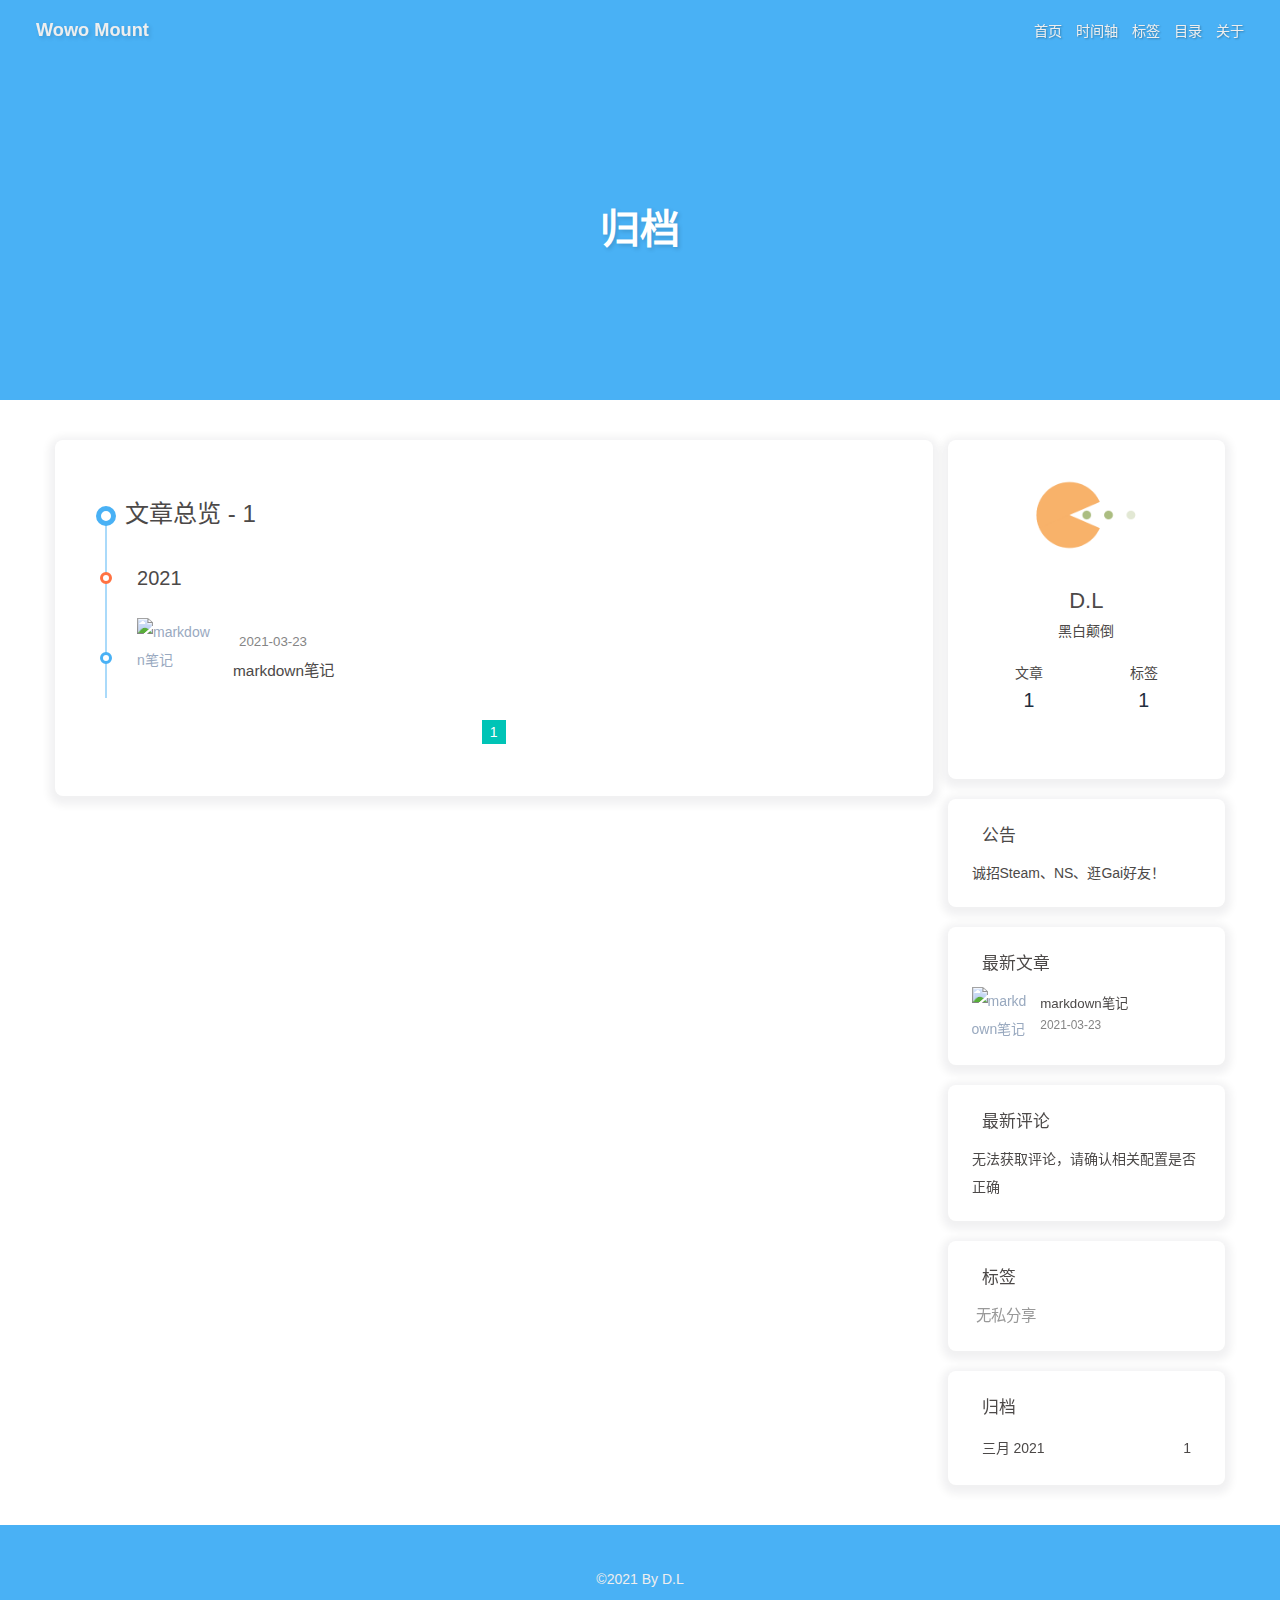
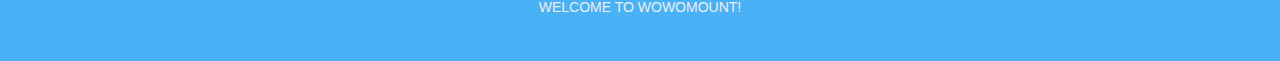
==== archives/index.html @ 37f7e621 "Site updated: 2021-03-24 22:20:36" ====
<!DOCTYPE html><html lang="zh-CN" data-theme="light"><head><meta charset="UTF-8"><meta http-equiv="X-UA-Compatible" content="IE=edge"><meta name="viewport" content="width=device-width,initial-scale=1"><title>归档 | Wowo Mount</title><meta name="keywords" content="Daydreamer"><meta name="author" content="D.L"><meta name="copyright" content="D.L"><meta name="format-detection" content="telephone=no"><meta name="theme-color" content="#ffffff"><meta name="description" content="黑白颠倒">
<meta property="og:type" content="website">
<meta property="og:title" content="Wowo Mount">
<meta property="og:url" content="http://wowomount.com/archives/index.html">
<meta property="og:site_name" content="Wowo Mount">
<meta property="og:description" content="黑白颠倒">
<meta property="og:locale" content="zh_CN">
<meta property="og:image" content="https://cdn.jsdelivr.net/gh/WowoMount/WowoMount.image.io@master/imgavatar.png">
<meta property="article:author" content="D.L">
<meta property="article:tag" content="Daydreamer">
<meta name="twitter:card" content="summary">
<meta name="twitter:image" content="https://cdn.jsdelivr.net/gh/WowoMount/WowoMount.image.io@master/imgavatar.png"><link rel="shortcut icon" href="https://cdn.jsdelivr.net/gh/WowoMount/WowoMount.image.io@master/imganimals_dragon_abstract_32px_543567_easyicon.net.png"><link rel="canonical" href="http://wowomount.com/archives/"><link rel="preconnect" href="//cdn.jsdelivr.net"/><link rel="preconnect" href="//busuanzi.ibruce.info"/><link rel="stylesheet" href="/css/index.css"><link rel="stylesheet" href="https://cdn.jsdelivr.net/npm/@fortawesome/fontawesome-free/css/all.min.css" media="print" onload="this.media='all'"><script>const GLOBAL_CONFIG = { 
  root: '/',
  algolia: undefined,
  localSearch: undefined,
  translate: undefined,
  noticeOutdate: undefined,
  highlight: {"plugin":"highlighjs","highlightCopy":true,"highlightLang":true,"highlightHeightLimit":false},
  copy: {
    success: '复制成功',
    error: '复制错误',
    noSupport: '浏览器不支持'
  },
  relativeDate: {
    homepage: true,
    post: false
  },
  runtime: '',
  date_suffix: {
    just: '刚刚',
    min: '分钟前',
    hour: '小时前',
    day: '天前',
    month: '个月前'
  },
  copyright: undefined,
  lightbox: 'fancybox',
  Snackbar: undefined,
  source: {
    jQuery: 'https://cdn.jsdelivr.net/npm/jquery@latest/dist/jquery.min.js',
    justifiedGallery: {
      js: 'https://cdn.jsdelivr.net/npm/justifiedGallery/dist/js/jquery.justifiedGallery.min.js',
      css: 'https://cdn.jsdelivr.net/npm/justifiedGallery/dist/css/justifiedGallery.min.css'
    },
    fancybox: {
      js: 'https://cdn.jsdelivr.net/npm/@fancyapps/fancybox@latest/dist/jquery.fancybox.min.js',
      css: 'https://cdn.jsdelivr.net/npm/@fancyapps/fancybox@latest/dist/jquery.fancybox.min.css'
    }
  },
  isPhotoFigcaption: false,
  islazyload: false,
  isanchor: false
}</script><script id="config-diff">var GLOBAL_CONFIG_SITE = { 
  isPost: false,
  isHome: false,
  isHighlightShrink: false,
  isToc: false,
  postUpdate: '2021-03-24 22:20:33'
}</script><noscript><style type="text/css">
  #nav {
    opacity: 1
  }
  .justified-gallery img {
    opacity: 1
  }

  #recent-posts time,
  #post-meta time {
    display: inline !important
  }
</style></noscript><script>(win=>{
    win.saveToLocal = {
      set: function setWithExpiry(key, value, ttl) {
        if (ttl === 0) return
        const now = new Date()
        const expiryDay = ttl * 86400000
        const item = {
          value: value,
          expiry: now.getTime() + expiryDay,
        }
        localStorage.setItem(key, JSON.stringify(item))
      },

      get: function getWithExpiry(key) {
        const itemStr = localStorage.getItem(key)

        if (!itemStr) {
          return undefined
        }
        const item = JSON.parse(itemStr)
        const now = new Date()

        if (now.getTime() > item.expiry) {
          localStorage.removeItem(key)
          return undefined
        }
        return item.value
      }
    }
  
    win.getScript = url => new Promise((resolve, reject) => {
      const script = document.createElement('script')
      script.src = url
      script.async = true
      script.onerror = reject
      script.onload = script.onreadystatechange = function() {
        const loadState = this.readyState
        if (loadState && loadState !== 'loaded' && loadState !== 'complete') return
        script.onload = script.onreadystatechange = null
        resolve()
      }
      document.head.appendChild(script)
    })
  
      win.activateDarkMode = function () {
        document.documentElement.setAttribute('data-theme', 'dark')
        if (document.querySelector('meta[name="theme-color"]') !== null) {
          document.querySelector('meta[name="theme-color"]').setAttribute('content', '#0d0d0d')
        }
      }
      win.activateLightMode = function () {
        document.documentElement.setAttribute('data-theme', 'light')
        if (document.querySelector('meta[name="theme-color"]') !== null) {
          document.querySelector('meta[name="theme-color"]').setAttribute('content', '#ffffff')
        }
      }
      const t = saveToLocal.get('theme')
    
          if (t === 'dark') activateDarkMode()
          else if (t === 'light') activateLightMode()
        
      const asideStatus = saveToLocal.get('aside-status')
      if (asideStatus !== undefined) {
        if (asideStatus === 'hide') {
          document.documentElement.classList.add('hide-aside')
        } else {
          document.documentElement.classList.remove('hide-aside')
        }
      }
    })(window)</script><meta name="generator" content="Hexo 5.4.0"></head><body><div id="sidebar"><div id="menu-mask"></div><div id="sidebar-menus"><div class="author-avatar"><img class="avatar-img" src="https://cdn.jsdelivr.net/gh/WowoMount/WowoMount.image.io@master/imgavatar.png" onerror="onerror=null;src='/img/friend_404.gif'" alt="avatar"/></div><div class="site-data"><div class="data-item is-center"><div class="data-item-link"><a href="/archives/"><div class="headline">文章</div><div class="length-num">1</div></a></div></div><div class="data-item is-center"><div class="data-item-link"><a href="/tags/"><div class="headline">标签</div><div class="length-num">1</div></a></div></div></div><hr/><div class="menus_items"><div class="menus_item"><a class="site-page" href="/"><i class="fa-fw fas fa-home"></i><span> 首页</span></a></div><div class="menus_item"><a class="site-page" href="/archives/"><i class="fa-fw fas fa-archive"></i><span> 时间轴</span></a></div><div class="menus_item"><a class="site-page" href="/tags/"><i class="fa-fw fas fa-tags"></i><span> 标签</span></a></div><div class="menus_item"><a class="site-page" href="/categories/"><i class="fa-fw fas fa-folder-open"></i><span> 目录</span></a></div><div class="menus_item"><a class="site-page" href="/about/"><i class="fa-fw fas fa-heart"></i><span> 关于</span></a></div></div></div></div><div class="page" id="body-wrap"><header class="not-home-page" id="page-header"><nav id="nav"><span id="blog_name"><a id="site-name" href="/">Wowo Mount</a></span><div id="menus"><div class="menus_items"><div class="menus_item"><a class="site-page" href="/"><i class="fa-fw fas fa-home"></i><span> 首页</span></a></div><div class="menus_item"><a class="site-page" href="/archives/"><i class="fa-fw fas fa-archive"></i><span> 时间轴</span></a></div><div class="menus_item"><a class="site-page" href="/tags/"><i class="fa-fw fas fa-tags"></i><span> 标签</span></a></div><div class="menus_item"><a class="site-page" href="/categories/"><i class="fa-fw fas fa-folder-open"></i><span> 目录</span></a></div><div class="menus_item"><a class="site-page" href="/about/"><i class="fa-fw fas fa-heart"></i><span> 关于</span></a></div></div><div id="toggle-menu"><a class="site-page"><i class="fas fa-bars fa-fw"></i></a></div></div></nav><div id="page-site-info"><h1 id="site-title">归档</h1></div></header><main class="layout" id="content-inner"><div id="archive"><div class="article-sort-title">文章总览 - 1</div><div class="article-sort"><div class="article-sort-item year">2021</div><div class="article-sort-item"><a class="article-sort-item-img" href="/2021/03/23/markdown%E7%AC%94%E8%AE%B0/" title="markdown笔记"><img src="https://cdn.jsdelivr.net/npm/butterfly-extsrc@1/img/default.jpg" alt="markdown笔记" onerror="this.onerror=null;this.src='/img/404.gif'"></a><div class="article-sort-item-info"><div class="article-sort-item-time"><i class="far fa-calendar-alt"></i><time class="post-meta-date-created" datetime="2021-03-22T16:00:00.000Z" title="发表于 2021-03-23 00:00:00">2021-03-23</time></div><a class="article-sort-item-title" href="/2021/03/23/markdown%E7%AC%94%E8%AE%B0/" title="markdown笔记">markdown笔记</a></div></div></div><nav id="pagination"><div class="pagination"><span class="page-number current">1</span></div></nav></div><div class="aside-content" id="aside-content"><div class="card-widget card-info"><div class="card-info-avatar is-center"><img class="avatar-img" src="https://cdn.jsdelivr.net/gh/WowoMount/WowoMount.image.io@master/imgavatar.png" onerror="this.onerror=null;this.src='/img/friend_404.gif'" alt="avatar"/><div class="author-info__name">D.L</div><div class="author-info__description">黑白颠倒</div></div><div class="card-info-data"><div class="card-info-data-item is-center"><a href="/archives/"><div class="headline">文章</div><div class="length-num">1</div></a></div><div class="card-info-data-item is-center"><a href="/tags/"><div class="headline">标签</div><div class="length-num">1</div></a></div></div><div class="card-info-social-icons is-center"><a class="social-icon" href="https://github.com/WowoMount" target="_blank" title="Github"><i class="fab fa-github"></i></a><a class="social-icon" href="/747853946@qq.com" target="_blank" title="Email"><i class="fas fa-envelope"></i></a></div></div><div class="card-widget card-announcement"><div class="item-headline"><i class="fas fa-bullhorn card-announcement-animation"></i><span>公告</span></div><div class="announcement_content">诚招Steam、NS、逛Gai好友！</div></div><div class="sticky_layout"><div class="card-widget card-recent-post"><div class="item-headline"><i class="fas fa-history"></i><span>最新文章</span></div><div class="aside-list"><div class="aside-list-item"><a class="thumbnail" href="/2021/03/23/markdown%E7%AC%94%E8%AE%B0/" title="markdown笔记"><img src="https://cdn.jsdelivr.net/npm/butterfly-extsrc@1/img/default.jpg" onerror="this.onerror=null;this.src='/img/404.gif'" alt="markdown笔记"/></a><div class="content"><a class="title" href="/2021/03/23/markdown%E7%AC%94%E8%AE%B0/" title="markdown笔记">markdown笔记</a><time datetime="2021-03-22T16:00:00.000Z" title="发表于 2021-03-23 00:00:00">2021-03-23</time></div></div></div></div><div class="card-widget" id="card-newest-comments"><div class="item-headline"><i class="fas fa-bolt"></i><span>最新评论</span></div><div class="aside-list"><span>正在加载中...</span></div></div><div class="card-widget card-tags"><div class="item-headline"><i class="fas fa-tags"></i><span>标签</span></div><div class="card-tag-cloud"><a href="/tags/%E6%97%A0%E7%A7%81%E5%88%86%E4%BA%AB/" style="font-size: 1.1em; color: #999">无私分享</a></div></div><div class="card-widget card-archives"><div class="item-headline"><i class="fas fa-archive"></i><span>归档</span></div><ul class="card-archive-list"><li class="card-archive-list-item"><a class="card-archive-list-link" href="/archives/2021/03/"><span class="card-archive-list-date">三月 2021</span><span class="card-archive-list-count">1</span></a></li></ul></div></div></div></main><footer id="footer"><div id="footer-wrap"><div class="copyright">&copy;2021 By D.L</div><div class="footer_custom_text">WELCOME TO WOWOMOUNT!</div></div></footer></div><div id="rightside"><div id="rightside-config-hide"><button id="darkmode" type="button" title="浅色和深色模式转换"><i class="fas fa-adjust"></i></button><button id="hide-aside-btn" type="button" title="单栏和双栏切换"><i class="fas fa-arrows-alt-h"></i></button></div><div id="rightside-config-show"><button id="rightside_config" type="button" title="设置"><i class="fas fa-cog fa-spin"></i></button><button id="go-up" type="button" title="回到顶部"><i class="fas fa-arrow-up"></i></button></div></div><div><script src="/js/utils.js"></script><script src="/js/main.js"></script><div class="js-pjax"></div><script src="https://cdn.jsdelivr.net/npm/blueimp-md5@2.17.0/js/md5.min.js"></script><script>window.addEventListener('load', () => {
  const changeContent = (content) => {
    if (content === '') return content

    content = content.replace(/<img.*?src="(.*?)"?[^\>]+>/ig, '[图片]') // replace image link
    content = content.replace(/<a[^>]+?href=["']?([^"']+)["']?[^>]*>([^<]+)<\/a>/gi, '[链接]') // replace url
    content = content.replace(/<pre><code>.*?<\/pre>/gi, '[代码]') // replace code
    content = content.replace(/<[^>]+>/g,"") // remove html tag

    if (content.length > 150) {
      content = content.substring(0,150) + '...'
    }
    return content
  }

  const getIcon = (icon, mail) => {
    if (icon) return icon
    let defaultIcon = '?d=monsterid'
    let iconUrl = `https://gravatar.loli.net/avatar/${md5(mail.toLowerCase()) + defaultIcon}`
    return iconUrl
  }

  const generateHtml = array => {
    let result = ''

    if (array.length) {
      for (let i = 0; i < array.length; i++) {
        result += '<div class=\'aside-list-item\'>'

        if (true) {
          const name = 'src'
          result += `<a href='${array[i].url}' class='thumbnail'><img ${name}='${array[i].avatar}' alt='${array[i].nick}'></a>`
        }

        result += `<div class='content'>
        <a class='comment' href='${array[i].url}'>${array[i].content}</a>
        <div class='name'><span>${array[i].nick} / </span><time datetime="${array[i].date}">${btf.diffDate(array[i].date, true)}</time></div>
        </div></div>`
      }
    } else {
      result += '没有评论'
    }

    let $dom = document.querySelector('#card-newest-comments .aside-list')
    $dom.innerHTML= result
    window.lazyLoadInstance && window.lazyLoadInstance.update()
    window.pjax && window.pjax.refresh($dom)
  }

  const getComment = () => {
    const serverURL = 'https://9eJMHca1.api.lncldglobal.com'

    var settings = {
      "method": "GET",
      "headers": {
        "X-LC-Id": '9eJMHca1601zSnCmzjX8wvi5-gzGzoHsz',
        "X-LC-Key": 'WA2hbkG7vcFrvM2I1PDVzYBf',
        "Content-Type": "application/json"
      },
    }

    fetch(`${serverURL}/1.1/classes/Comment?limit=6&order=-createdAt`,settings)
      .then(response => response.json())
      .then(data => {
        const valineArray = data.results.map(function (e) {
          return {
            'avatar': getIcon(e.QQAvatar, e.mail),
            'content': changeContent(e.comment),
            'nick': e.nick,
            'url': e.url + '#' + e.objectId,
            'date': e.updatedAt,
          }
        })
        saveToLocal.set('valine-newest-comments', JSON.stringify(valineArray), 10/(60*24))
        generateHtml(valineArray)
      }).catch(e => {
        const $dom = document.querySelector('#card-newest-comments .aside-list')
        $dom.innerHTML= "无法获取评论，请确认相关配置是否正确"
      }) 
  }

  const newestCommentInit = () => {
    if (document.querySelector('#card-newest-comments .aside-list')) {
      const data = saveToLocal.get('valine-newest-comments')
      if (data) {
        generateHtml(JSON.parse(data))
      } else {
        getComment()
      }
    }
  }

  newestCommentInit()
  document.addEventListener('pjax:complete', newestCommentInit)
})</script><canvas class="fireworks" mobile="false"></canvas><script src="https://cdn.jsdelivr.net/npm/butterfly-extsrc@1/dist/fireworks.min.js"></script><script async data-pjax src="//busuanzi.ibruce.info/busuanzi/2.3/busuanzi.pure.mini.js"></script></div></body></html>
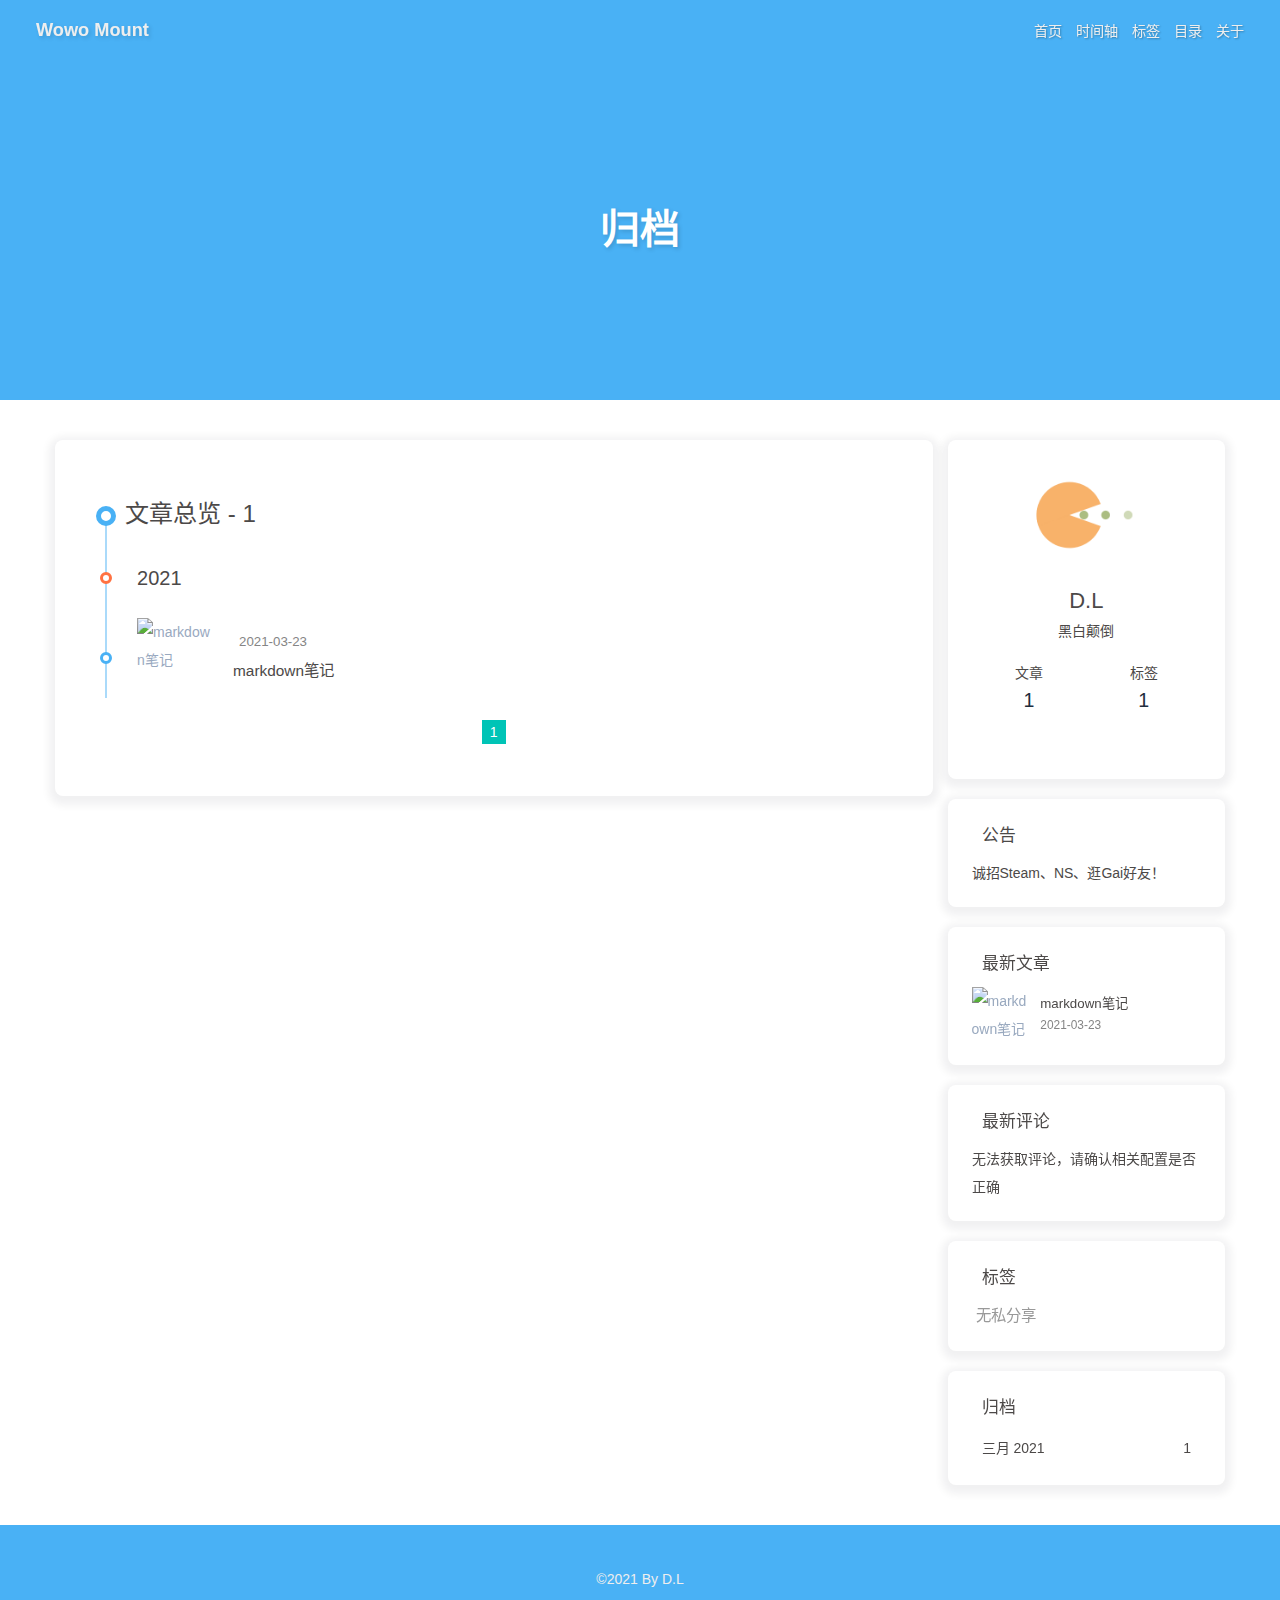
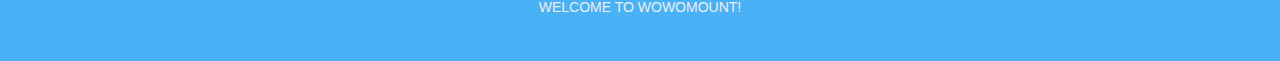
==== commit 2639de98: "Site updated: 2021-03-24 22:23:32" ====
--- a/archives/index.html
+++ b/archives/index.html
@@ -55,7 +55,7 @@
   isHome: false,
   isHighlightShrink: false,
   isToc: false,
-  postUpdate: '2021-03-24 22:20:33'
+  postUpdate: '2021-03-24 22:23:27'
 }</script><noscript><style type="text/css">
   #nav {
     opacity: 1
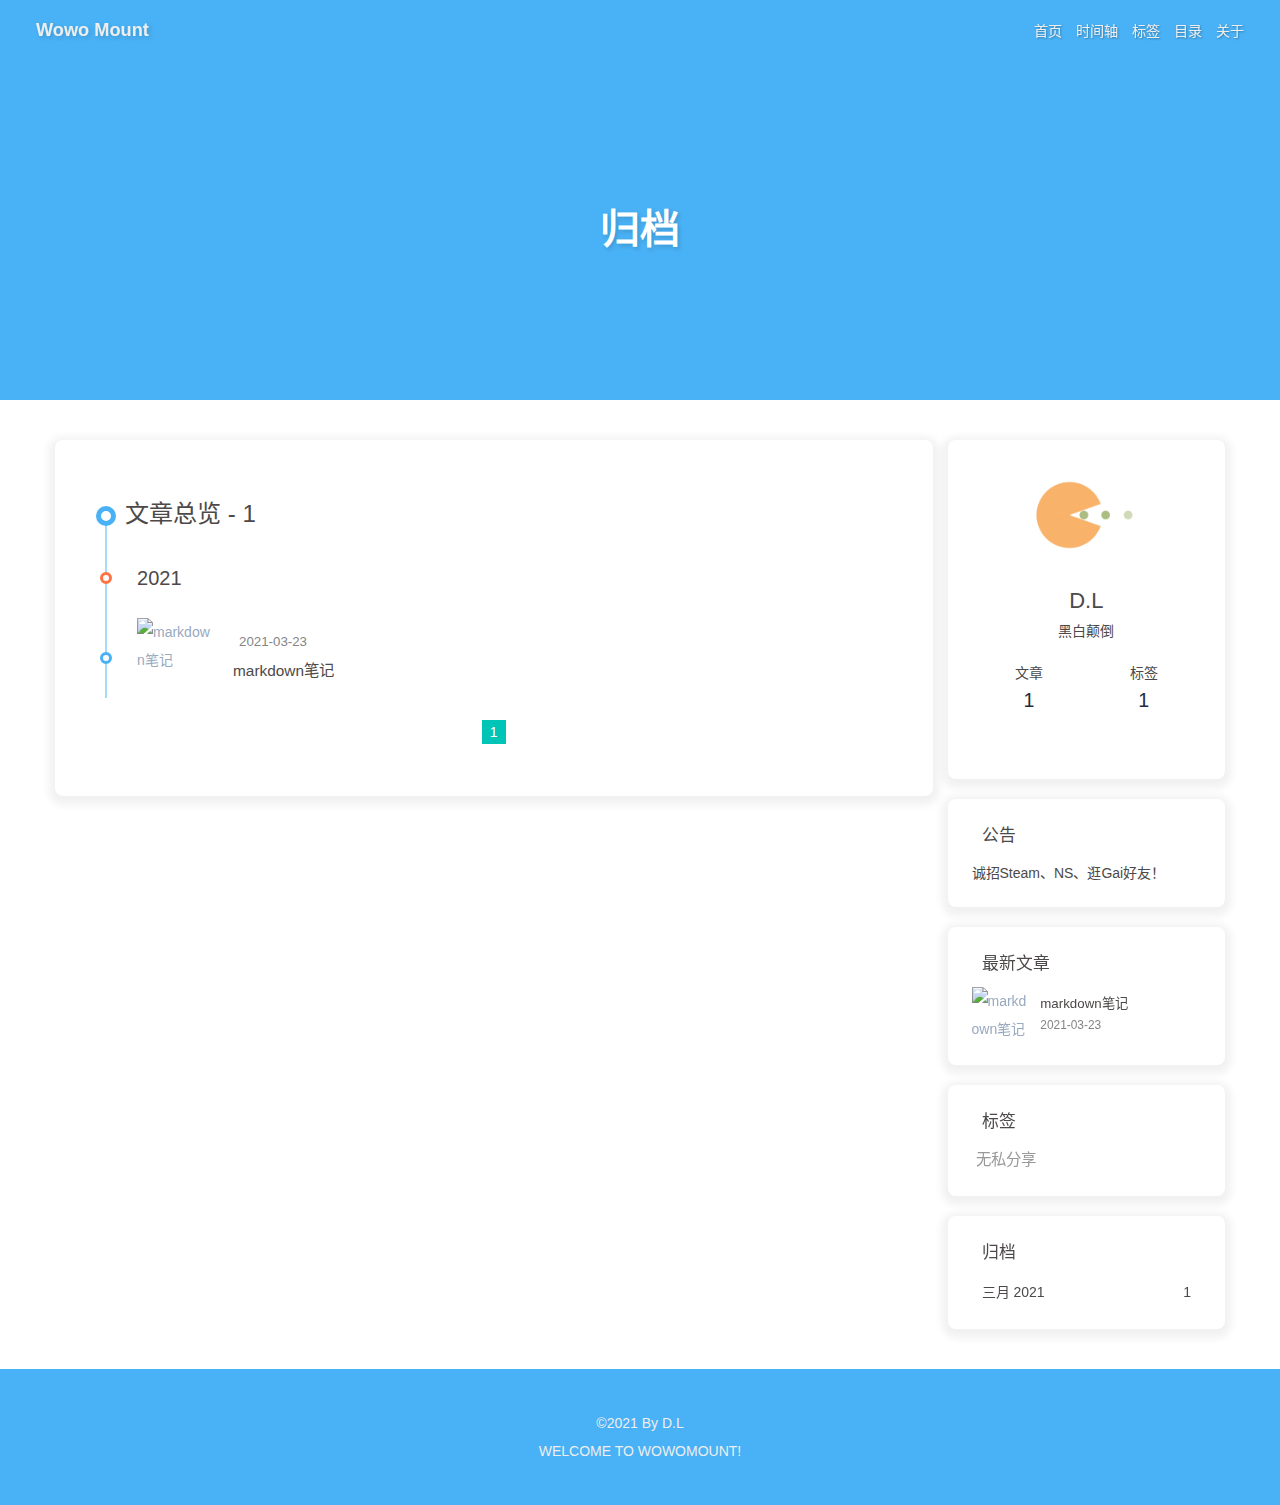
==== commit 0df653f1: "Site updated: 2021-03-24 22:24:42" ====
--- a/archives/index.html
+++ b/archives/index.html
@@ -55,7 +55,7 @@
   isHome: false,
   isHighlightShrink: false,
   isToc: false,
-  postUpdate: '2021-03-24 22:23:27'
+  postUpdate: '2021-03-24 22:24:42'
 }</script><noscript><style type="text/css">
   #nav {
     opacity: 1
@@ -137,98 +137,4 @@
           document.documentElement.classList.remove('hide-aside')
         }
       }
-    })(window)</script><meta name="generator" content="Hexo 5.4.0"></head><body><div id="sidebar"><div id="menu-mask"></div><div id="sidebar-menus"><div class="author-avatar"><img class="avatar-img" src="https://cdn.jsdelivr.net/gh/WowoMount/WowoMount.image.io@master/imgavatar.png" onerror="onerror=null;src='/img/friend_404.gif'" alt="avatar"/></div><div class="site-data"><div class="data-item is-center"><div class="data-item-link"><a href="/archives/"><div class="headline">文章</div><div class="length-num">1</div></a></div></div><div class="data-item is-center"><div class="data-item-link"><a href="/tags/"><div class="headline">标签</div><div class="length-num">1</div></a></div></div></div><hr/><div class="menus_items"><div class="menus_item"><a class="site-page" href="/"><i class="fa-fw fas fa-home"></i><span> 首页</span></a></div><div class="menus_item"><a class="site-page" href="/archives/"><i class="fa-fw fas fa-archive"></i><span> 时间轴</span></a></div><div class="menus_item"><a class="site-page" href="/tags/"><i class="fa-fw fas fa-tags"></i><span> 标签</span></a></div><div class="menus_item"><a class="site-page" href="/categories/"><i class="fa-fw fas fa-folder-open"></i><span> 目录</span></a></div><div class="menus_item"><a class="site-page" href="/about/"><i class="fa-fw fas fa-heart"></i><span> 关于</span></a></div></div></div></div><div class="page" id="body-wrap"><header class="not-home-page" id="page-header"><nav id="nav"><span id="blog_name"><a id="site-name" href="/">Wowo Mount</a></span><div id="menus"><div class="menus_items"><div class="menus_item"><a class="site-page" href="/"><i class="fa-fw fas fa-home"></i><span> 首页</span></a></div><div class="menus_item"><a class="site-page" href="/archives/"><i class="fa-fw fas fa-archive"></i><span> 时间轴</span></a></div><div class="menus_item"><a class="site-page" href="/tags/"><i class="fa-fw fas fa-tags"></i><span> 标签</span></a></div><div class="menus_item"><a class="site-page" href="/categories/"><i class="fa-fw fas fa-folder-open"></i><span> 目录</span></a></div><div class="menus_item"><a class="site-page" href="/about/"><i class="fa-fw fas fa-heart"></i><span> 关于</span></a></div></div><div id="toggle-menu"><a class="site-page"><i class="fas fa-bars fa-fw"></i></a></div></div></nav><div id="page-site-info"><h1 id="site-title">归档</h1></div></header><main class="layout" id="content-inner"><div id="archive"><div class="article-sort-title">文章总览 - 1</div><div class="article-sort"><div class="article-sort-item year">2021</div><div class="article-sort-item"><a class="article-sort-item-img" href="/2021/03/23/markdown%E7%AC%94%E8%AE%B0/" title="markdown笔记"><img src="https://cdn.jsdelivr.net/npm/butterfly-extsrc@1/img/default.jpg" alt="markdown笔记" onerror="this.onerror=null;this.src='/img/404.gif'"></a><div class="article-sort-item-info"><div class="article-sort-item-time"><i class="far fa-calendar-alt"></i><time class="post-meta-date-created" datetime="2021-03-22T16:00:00.000Z" title="发表于 2021-03-23 00:00:00">2021-03-23</time></div><a class="article-sort-item-title" href="/2021/03/23/markdown%E7%AC%94%E8%AE%B0/" title="markdown笔记">markdown笔记</a></div></div></div><nav id="pagination"><div class="pagination"><span class="page-number current">1</span></div></nav></div><div class="aside-content" id="aside-content"><div class="card-widget card-info"><div class="card-info-avatar is-center"><img class="avatar-img" src="https://cdn.jsdelivr.net/gh/WowoMount/WowoMount.image.io@master/imgavatar.png" onerror="this.onerror=null;this.src='/img/friend_404.gif'" alt="avatar"/><div class="author-info__name">D.L</div><div class="author-info__description">黑白颠倒</div></div><div class="card-info-data"><div class="card-info-data-item is-center"><a href="/archives/"><div class="headline">文章</div><div class="length-num">1</div></a></div><div class="card-info-data-item is-center"><a href="/tags/"><div class="headline">标签</div><div class="length-num">1</div></a></div></div><div class="card-info-social-icons is-center"><a class="social-icon" href="https://github.com/WowoMount" target="_blank" title="Github"><i class="fab fa-github"></i></a><a class="social-icon" href="/747853946@qq.com" target="_blank" title="Email"><i class="fas fa-envelope"></i></a></div></div><div class="card-widget card-announcement"><div class="item-headline"><i class="fas fa-bullhorn card-announcement-animation"></i><span>公告</span></div><div class="announcement_content">诚招Steam、NS、逛Gai好友！</div></div><div class="sticky_layout"><div class="card-widget card-recent-post"><div class="item-headline"><i class="fas fa-history"></i><span>最新文章</span></div><div class="aside-list"><div class="aside-list-item"><a class="thumbnail" href="/2021/03/23/markdown%E7%AC%94%E8%AE%B0/" title="markdown笔记"><img src="https://cdn.jsdelivr.net/npm/butterfly-extsrc@1/img/default.jpg" onerror="this.onerror=null;this.src='/img/404.gif'" alt="markdown笔记"/></a><div class="content"><a class="title" href="/2021/03/23/markdown%E7%AC%94%E8%AE%B0/" title="markdown笔记">markdown笔记</a><time datetime="2021-03-22T16:00:00.000Z" title="发表于 2021-03-23 00:00:00">2021-03-23</time></div></div></div></div><div class="card-widget" id="card-newest-comments"><div class="item-headline"><i class="fas fa-bolt"></i><span>最新评论</span></div><div class="aside-list"><span>正在加载中...</span></div></div><div class="card-widget card-tags"><div class="item-headline"><i class="fas fa-tags"></i><span>标签</span></div><div class="card-tag-cloud"><a href="/tags/%E6%97%A0%E7%A7%81%E5%88%86%E4%BA%AB/" style="font-size: 1.1em; color: #999">无私分享</a></div></div><div class="card-widget card-archives"><div class="item-headline"><i class="fas fa-archive"></i><span>归档</span></div><ul class="card-archive-list"><li class="card-archive-list-item"><a class="card-archive-list-link" href="/archives/2021/03/"><span class="card-archive-list-date">三月 2021</span><span class="card-archive-list-count">1</span></a></li></ul></div></div></div></main><footer id="footer"><div id="footer-wrap"><div class="copyright">&copy;2021 By D.L</div><div class="footer_custom_text">WELCOME TO WOWOMOUNT!</div></div></footer></div><div id="rightside"><div id="rightside-config-hide"><button id="darkmode" type="button" title="浅色和深色模式转换"><i class="fas fa-adjust"></i></button><button id="hide-aside-btn" type="button" title="单栏和双栏切换"><i class="fas fa-arrows-alt-h"></i></button></div><div id="rightside-config-show"><button id="rightside_config" type="button" title="设置"><i class="fas fa-cog fa-spin"></i></button><button id="go-up" type="button" title="回到顶部"><i class="fas fa-arrow-up"></i></button></div></div><div><script src="/js/utils.js"></script><script src="/js/main.js"></script><div class="js-pjax"></div><script src="https://cdn.jsdelivr.net/npm/blueimp-md5@2.17.0/js/md5.min.js"></script><script>window.addEventListener('load', () => {
-  const changeContent = (content) => {
-    if (content === '') return content
-
-    content = content.replace(/<img.*?src="(.*?)"?[^\>]+>/ig, '[图片]') // replace image link
-    content = content.replace(/<a[^>]+?href=["']?([^"']+)["']?[^>]*>([^<]+)<\/a>/gi, '[链接]') // replace url
-    content = content.replace(/<pre><code>.*?<\/pre>/gi, '[代码]') // replace code
-    content = content.replace(/<[^>]+>/g,"") // remove html tag
-
-    if (content.length > 150) {
-      content = content.substring(0,150) + '...'
-    }
-    return content
-  }
-
-  const getIcon = (icon, mail) => {
-    if (icon) return icon
-    let defaultIcon = '?d=monsterid'
-    let iconUrl = `https://gravatar.loli.net/avatar/${md5(mail.toLowerCase()) + defaultIcon}`
-    return iconUrl
-  }
-
-  const generateHtml = array => {
-    let result = ''
-
-    if (array.length) {
-      for (let i = 0; i < array.length; i++) {
-        result += '<div class=\'aside-list-item\'>'
-
-        if (true) {
-          const name = 'src'
-          result += `<a href='${array[i].url}' class='thumbnail'><img ${name}='${array[i].avatar}' alt='${array[i].nick}'></a>`
-        }
-
-        result += `<div class='content'>
-        <a class='comment' href='${array[i].url}'>${array[i].content}</a>
-        <div class='name'><span>${array[i].nick} / </span><time datetime="${array[i].date}">${btf.diffDate(array[i].date, true)}</time></div>
-        </div></div>`
-      }
-    } else {
-      result += '没有评论'
-    }
-
-    let $dom = document.querySelector('#card-newest-comments .aside-list')
-    $dom.innerHTML= result
-    window.lazyLoadInstance && window.lazyLoadInstance.update()
-    window.pjax && window.pjax.refresh($dom)
-  }
-
-  const getComment = () => {
-    const serverURL = 'https://9eJMHca1.api.lncldglobal.com'
-
-    var settings = {
-      "method": "GET",
-      "headers": {
-        "X-LC-Id": '9eJMHca1601zSnCmzjX8wvi5-gzGzoHsz',
-        "X-LC-Key": 'WA2hbkG7vcFrvM2I1PDVzYBf',
-        "Content-Type": "application/json"
-      },
-    }
-
-    fetch(`${serverURL}/1.1/classes/Comment?limit=6&order=-createdAt`,settings)
-      .then(response => response.json())
-      .then(data => {
-        const valineArray = data.results.map(function (e) {
-          return {
-            'avatar': getIcon(e.QQAvatar, e.mail),
-            'content': changeContent(e.comment),
-            'nick': e.nick,
-            'url': e.url + '#' + e.objectId,
-            'date': e.updatedAt,
-          }
-        })
-        saveToLocal.set('valine-newest-comments', JSON.stringify(valineArray), 10/(60*24))
-        generateHtml(valineArray)
-      }).catch(e => {
-        const $dom = document.querySelector('#card-newest-comments .aside-list')
-        $dom.innerHTML= "无法获取评论，请确认相关配置是否正确"
-      }) 
-  }
-
-  const newestCommentInit = () => {
-    if (document.querySelector('#card-newest-comments .aside-list')) {
-      const data = saveToLocal.get('valine-newest-comments')
-      if (data) {
-        generateHtml(JSON.parse(data))
-      } else {
-        getComment()
-      }
-    }
-  }
-
-  newestCommentInit()
-  document.addEventListener('pjax:complete', newestCommentInit)
-})</script><canvas class="fireworks" mobile="false"></canvas><script src="https://cdn.jsdelivr.net/npm/butterfly-extsrc@1/dist/fireworks.min.js"></script><script async data-pjax src="//busuanzi.ibruce.info/busuanzi/2.3/busuanzi.pure.mini.js"></script></div></body></html>+    })(window)</script><meta name="generator" content="Hexo 5.4.0"></head><body><div id="sidebar"><div id="menu-mask"></div><div id="sidebar-menus"><div class="author-avatar"><img class="avatar-img" src="https://cdn.jsdelivr.net/gh/WowoMount/WowoMount.image.io@master/imgavatar.png" onerror="onerror=null;src='/img/friend_404.gif'" alt="avatar"/></div><div class="site-data"><div class="data-item is-center"><div class="data-item-link"><a href="/archives/"><div class="headline">文章</div><div class="length-num">1</div></a></div></div><div class="data-item is-center"><div class="data-item-link"><a href="/tags/"><div class="headline">标签</div><div class="length-num">1</div></a></div></div></div><hr/><div class="menus_items"><div class="menus_item"><a class="site-page" href="/"><i class="fa-fw fas fa-home"></i><span> 首页</span></a></div><div class="menus_item"><a class="site-page" href="/archives/"><i class="fa-fw fas fa-archive"></i><span> 时间轴</span></a></div><div class="menus_item"><a class="site-page" href="/tags/"><i class="fa-fw fas fa-tags"></i><span> 标签</span></a></div><div class="menus_item"><a class="site-page" href="/categories/"><i class="fa-fw fas fa-folder-open"></i><span> 目录</span></a></div><div class="menus_item"><a class="site-page" href="/about/"><i class="fa-fw fas fa-heart"></i><span> 关于</span></a></div></div></div></div><div class="page" id="body-wrap"><header class="not-home-page" id="page-header"><nav id="nav"><span id="blog_name"><a id="site-name" href="/">Wowo Mount</a></span><div id="menus"><div class="menus_items"><div class="menus_item"><a class="site-page" href="/"><i class="fa-fw fas fa-home"></i><span> 首页</span></a></div><div class="menus_item"><a class="site-page" href="/archives/"><i class="fa-fw fas fa-archive"></i><span> 时间轴</span></a></div><div class="menus_item"><a class="site-page" href="/tags/"><i class="fa-fw fas fa-tags"></i><span> 标签</span></a></div><div class="menus_item"><a class="site-page" href="/categories/"><i class="fa-fw fas fa-folder-open"></i><span> 目录</span></a></div><div class="menus_item"><a class="site-page" href="/about/"><i class="fa-fw fas fa-heart"></i><span> 关于</span></a></div></div><div id="toggle-menu"><a class="site-page"><i class="fas fa-bars fa-fw"></i></a></div></div></nav><div id="page-site-info"><h1 id="site-title">归档</h1></div></header><main class="layout" id="content-inner"><div id="archive"><div class="article-sort-title">文章总览 - 1</div><div class="article-sort"><div class="article-sort-item year">2021</div><div class="article-sort-item"><a class="article-sort-item-img" href="/2021/03/23/markdown%E7%AC%94%E8%AE%B0/" title="markdown笔记"><img src="https://cdn.jsdelivr.net/npm/butterfly-extsrc@1/img/default.jpg" alt="markdown笔记" onerror="this.onerror=null;this.src='/img/404.gif'"></a><div class="article-sort-item-info"><div class="article-sort-item-time"><i class="far fa-calendar-alt"></i><time class="post-meta-date-created" datetime="2021-03-22T16:00:00.000Z" title="发表于 2021-03-23 00:00:00">2021-03-23</time></div><a class="article-sort-item-title" href="/2021/03/23/markdown%E7%AC%94%E8%AE%B0/" title="markdown笔记">markdown笔记</a></div></div></div><nav id="pagination"><div class="pagination"><span class="page-number current">1</span></div></nav></div><div class="aside-content" id="aside-content"><div class="card-widget card-info"><div class="card-info-avatar is-center"><img class="avatar-img" src="https://cdn.jsdelivr.net/gh/WowoMount/WowoMount.image.io@master/imgavatar.png" onerror="this.onerror=null;this.src='/img/friend_404.gif'" alt="avatar"/><div class="author-info__name">D.L</div><div class="author-info__description">黑白颠倒</div></div><div class="card-info-data"><div class="card-info-data-item is-center"><a href="/archives/"><div class="headline">文章</div><div class="length-num">1</div></a></div><div class="card-info-data-item is-center"><a href="/tags/"><div class="headline">标签</div><div class="length-num">1</div></a></div></div><div class="card-info-social-icons is-center"><a class="social-icon" href="https://github.com/WowoMount" target="_blank" title="Github"><i class="fab fa-github"></i></a><a class="social-icon" href="/747853946@qq.com" target="_blank" title="Email"><i class="fas fa-envelope"></i></a></div></div><div class="card-widget card-announcement"><div class="item-headline"><i class="fas fa-bullhorn card-announcement-animation"></i><span>公告</span></div><div class="announcement_content">诚招Steam、NS、逛Gai好友！</div></div><div class="sticky_layout"><div class="card-widget card-recent-post"><div class="item-headline"><i class="fas fa-history"></i><span>最新文章</span></div><div class="aside-list"><div class="aside-list-item"><a class="thumbnail" href="/2021/03/23/markdown%E7%AC%94%E8%AE%B0/" title="markdown笔记"><img src="https://cdn.jsdelivr.net/npm/butterfly-extsrc@1/img/default.jpg" onerror="this.onerror=null;this.src='/img/404.gif'" alt="markdown笔记"/></a><div class="content"><a class="title" href="/2021/03/23/markdown%E7%AC%94%E8%AE%B0/" title="markdown笔记">markdown笔记</a><time datetime="2021-03-22T16:00:00.000Z" title="发表于 2021-03-23 00:00:00">2021-03-23</time></div></div></div></div><div class="card-widget card-tags"><div class="item-headline"><i class="fas fa-tags"></i><span>标签</span></div><div class="card-tag-cloud"><a href="/tags/%E6%97%A0%E7%A7%81%E5%88%86%E4%BA%AB/" style="font-size: 1.1em; color: #999">无私分享</a></div></div><div class="card-widget card-archives"><div class="item-headline"><i class="fas fa-archive"></i><span>归档</span></div><ul class="card-archive-list"><li class="card-archive-list-item"><a class="card-archive-list-link" href="/archives/2021/03/"><span class="card-archive-list-date">三月 2021</span><span class="card-archive-list-count">1</span></a></li></ul></div></div></div></main><footer id="footer"><div id="footer-wrap"><div class="copyright">&copy;2021 By D.L</div><div class="footer_custom_text">WELCOME TO WOWOMOUNT!</div></div></footer></div><div id="rightside"><div id="rightside-config-hide"><button id="darkmode" type="button" title="浅色和深色模式转换"><i class="fas fa-adjust"></i></button><button id="hide-aside-btn" type="button" title="单栏和双栏切换"><i class="fas fa-arrows-alt-h"></i></button></div><div id="rightside-config-show"><button id="rightside_config" type="button" title="设置"><i class="fas fa-cog fa-spin"></i></button><button id="go-up" type="button" title="回到顶部"><i class="fas fa-arrow-up"></i></button></div></div><div><script src="/js/utils.js"></script><script src="/js/main.js"></script><div class="js-pjax"></div><canvas class="fireworks" mobile="false"></canvas><script src="https://cdn.jsdelivr.net/npm/butterfly-extsrc@1/dist/fireworks.min.js"></script><script async data-pjax src="//busuanzi.ibruce.info/busuanzi/2.3/busuanzi.pure.mini.js"></script></div></body></html>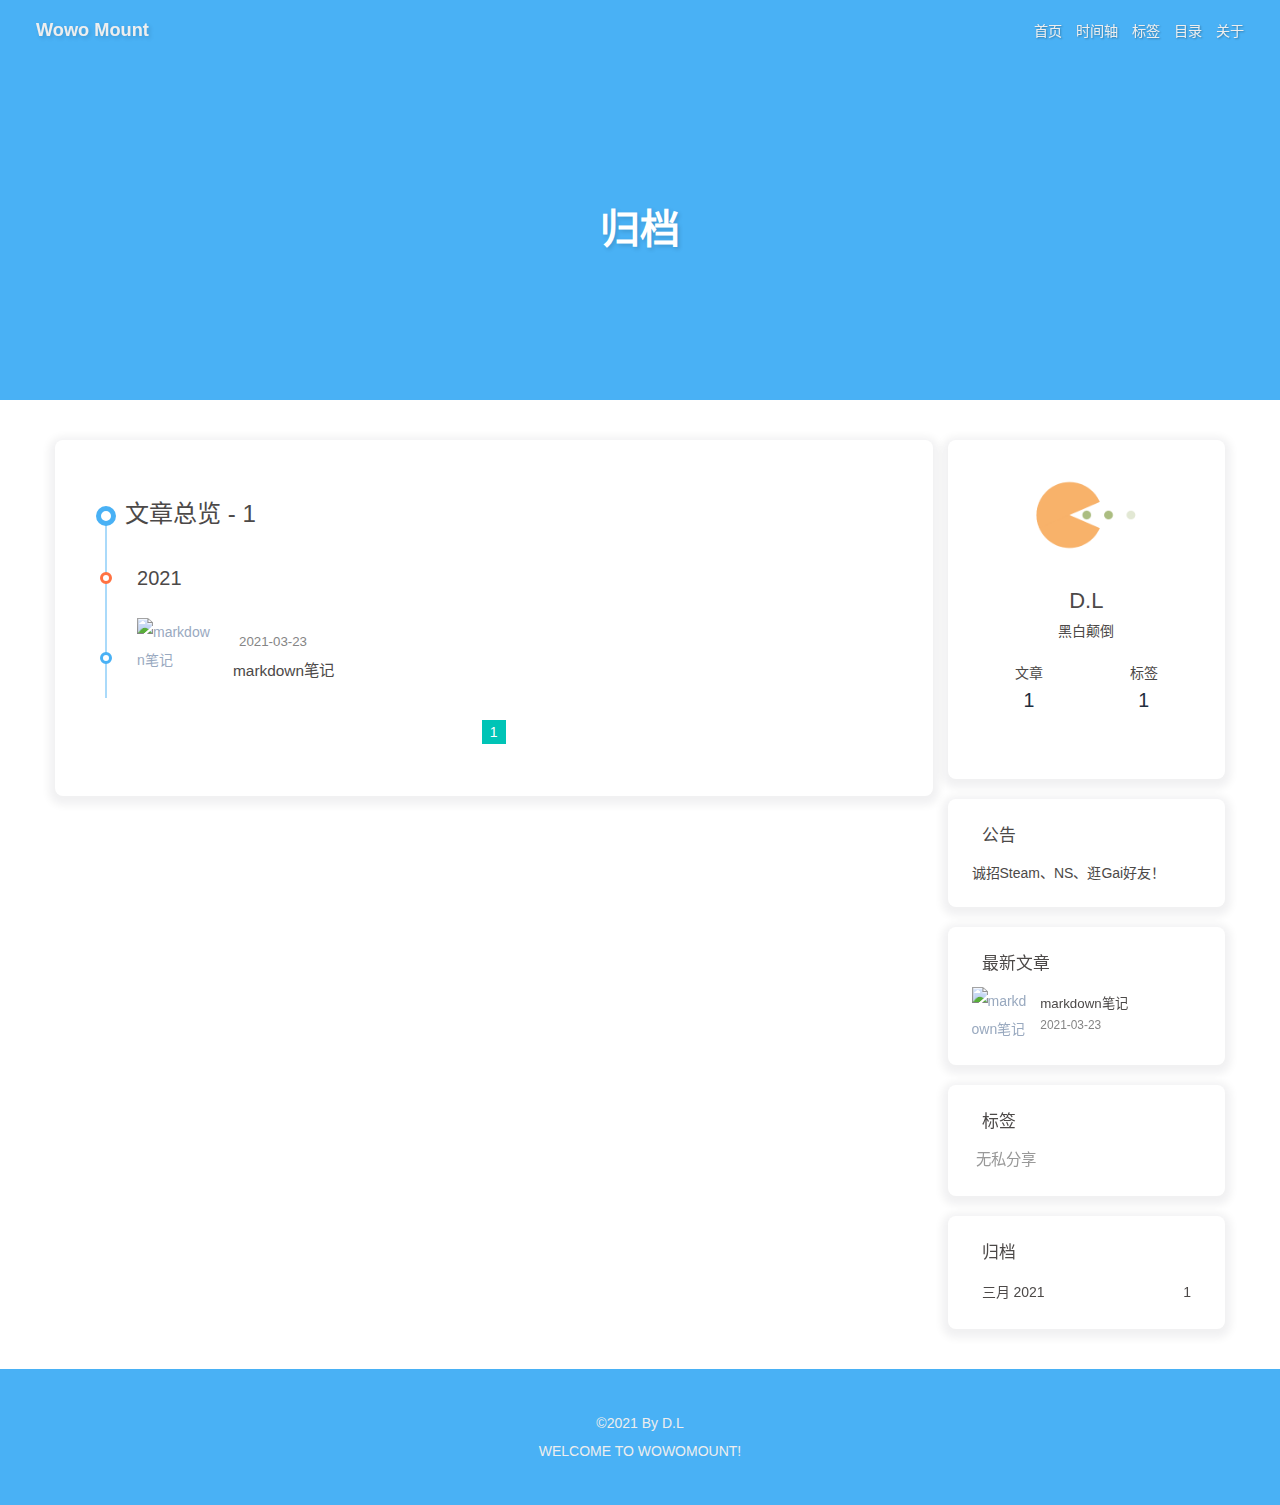
==== commit 3b74b119: "Site updated: 2021-03-24 22:27:53" ====
--- a/archives/index.html
+++ b/archives/index.html
@@ -55,7 +55,7 @@
   isHome: false,
   isHighlightShrink: false,
   isToc: false,
-  postUpdate: '2021-03-24 22:24:42'
+  postUpdate: '2021-03-24 22:27:52'
 }</script><noscript><style type="text/css">
   #nav {
     opacity: 1
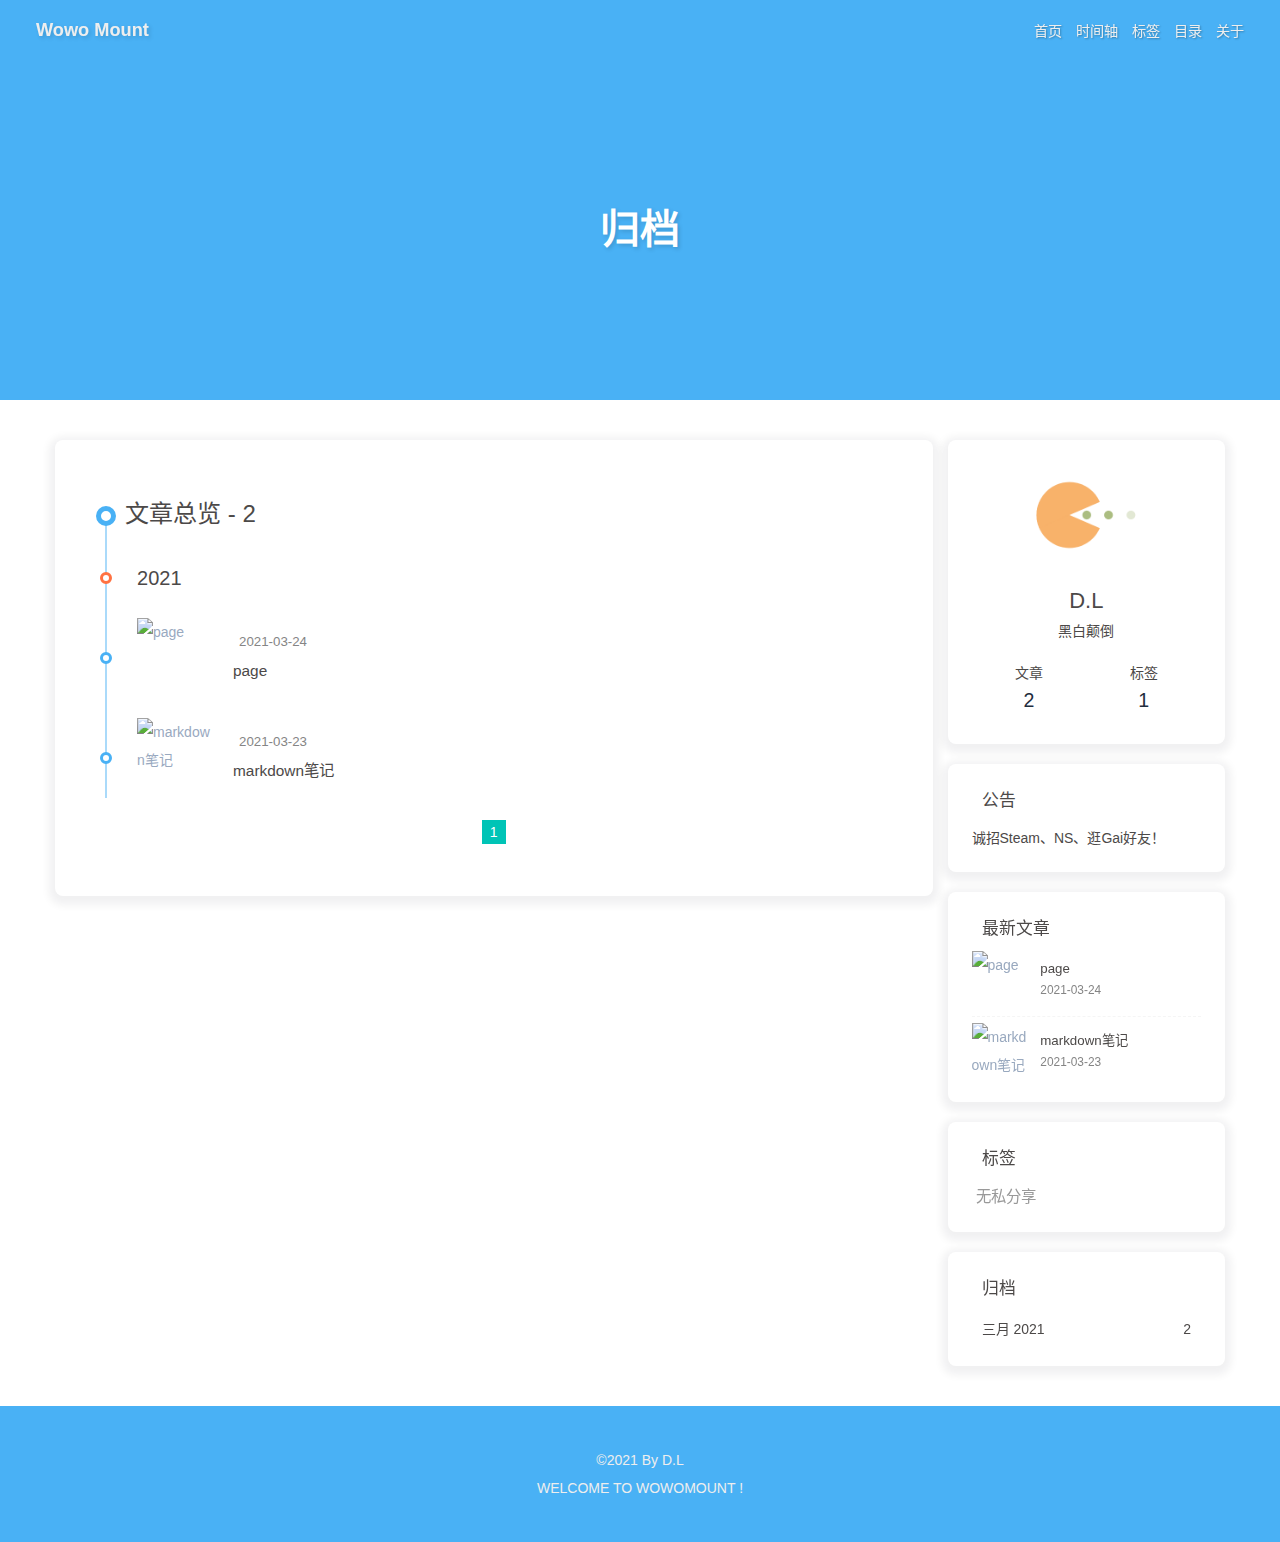
==== commit e368ee4c: "Site updated: 2021-03-24 22:54:07" ====
--- a/archives/index.html
+++ b/archives/index.html
@@ -55,7 +55,7 @@
   isHome: false,
   isHighlightShrink: false,
   isToc: false,
-  postUpdate: '2021-03-24 22:27:52'
+  postUpdate: '2021-03-24 22:54:02'
 }</script><noscript><style type="text/css">
   #nav {
     opacity: 1
@@ -137,4 +137,4 @@
           document.documentElement.classList.remove('hide-aside')
         }
       }
-    })(window)</script><meta name="generator" content="Hexo 5.4.0"></head><body><div id="sidebar"><div id="menu-mask"></div><div id="sidebar-menus"><div class="author-avatar"><img class="avatar-img" src="https://cdn.jsdelivr.net/gh/WowoMount/WowoMount.image.io@master/imgavatar.png" onerror="onerror=null;src='/img/friend_404.gif'" alt="avatar"/></div><div class="site-data"><div class="data-item is-center"><div class="data-item-link"><a href="/archives/"><div class="headline">文章</div><div class="length-num">1</div></a></div></div><div class="data-item is-center"><div class="data-item-link"><a href="/tags/"><div class="headline">标签</div><div class="length-num">1</div></a></div></div></div><hr/><div class="menus_items"><div class="menus_item"><a class="site-page" href="/"><i class="fa-fw fas fa-home"></i><span> 首页</span></a></div><div class="menus_item"><a class="site-page" href="/archives/"><i class="fa-fw fas fa-archive"></i><span> 时间轴</span></a></div><div class="menus_item"><a class="site-page" href="/tags/"><i class="fa-fw fas fa-tags"></i><span> 标签</span></a></div><div class="menus_item"><a class="site-page" href="/categories/"><i class="fa-fw fas fa-folder-open"></i><span> 目录</span></a></div><div class="menus_item"><a class="site-page" href="/about/"><i class="fa-fw fas fa-heart"></i><span> 关于</span></a></div></div></div></div><div class="page" id="body-wrap"><header class="not-home-page" id="page-header"><nav id="nav"><span id="blog_name"><a id="site-name" href="/">Wowo Mount</a></span><div id="menus"><div class="menus_items"><div class="menus_item"><a class="site-page" href="/"><i class="fa-fw fas fa-home"></i><span> 首页</span></a></div><div class="menus_item"><a class="site-page" href="/archives/"><i class="fa-fw fas fa-archive"></i><span> 时间轴</span></a></div><div class="menus_item"><a class="site-page" href="/tags/"><i class="fa-fw fas fa-tags"></i><span> 标签</span></a></div><div class="menus_item"><a class="site-page" href="/categories/"><i class="fa-fw fas fa-folder-open"></i><span> 目录</span></a></div><div class="menus_item"><a class="site-page" href="/about/"><i class="fa-fw fas fa-heart"></i><span> 关于</span></a></div></div><div id="toggle-menu"><a class="site-page"><i class="fas fa-bars fa-fw"></i></a></div></div></nav><div id="page-site-info"><h1 id="site-title">归档</h1></div></header><main class="layout" id="content-inner"><div id="archive"><div class="article-sort-title">文章总览 - 1</div><div class="article-sort"><div class="article-sort-item year">2021</div><div class="article-sort-item"><a class="article-sort-item-img" href="/2021/03/23/markdown%E7%AC%94%E8%AE%B0/" title="markdown笔记"><img src="https://cdn.jsdelivr.net/npm/butterfly-extsrc@1/img/default.jpg" alt="markdown笔记" onerror="this.onerror=null;this.src='/img/404.gif'"></a><div class="article-sort-item-info"><div class="article-sort-item-time"><i class="far fa-calendar-alt"></i><time class="post-meta-date-created" datetime="2021-03-22T16:00:00.000Z" title="发表于 2021-03-23 00:00:00">2021-03-23</time></div><a class="article-sort-item-title" href="/2021/03/23/markdown%E7%AC%94%E8%AE%B0/" title="markdown笔记">markdown笔记</a></div></div></div><nav id="pagination"><div class="pagination"><span class="page-number current">1</span></div></nav></div><div class="aside-content" id="aside-content"><div class="card-widget card-info"><div class="card-info-avatar is-center"><img class="avatar-img" src="https://cdn.jsdelivr.net/gh/WowoMount/WowoMount.image.io@master/imgavatar.png" onerror="this.onerror=null;this.src='/img/friend_404.gif'" alt="avatar"/><div class="author-info__name">D.L</div><div class="author-info__description">黑白颠倒</div></div><div class="card-info-data"><div class="card-info-data-item is-center"><a href="/archives/"><div class="headline">文章</div><div class="length-num">1</div></a></div><div class="card-info-data-item is-center"><a href="/tags/"><div class="headline">标签</div><div class="length-num">1</div></a></div></div><div class="card-info-social-icons is-center"><a class="social-icon" href="https://github.com/WowoMount" target="_blank" title="Github"><i class="fab fa-github"></i></a><a class="social-icon" href="/747853946@qq.com" target="_blank" title="Email"><i class="fas fa-envelope"></i></a></div></div><div class="card-widget card-announcement"><div class="item-headline"><i class="fas fa-bullhorn card-announcement-animation"></i><span>公告</span></div><div class="announcement_content">诚招Steam、NS、逛Gai好友！</div></div><div class="sticky_layout"><div class="card-widget card-recent-post"><div class="item-headline"><i class="fas fa-history"></i><span>最新文章</span></div><div class="aside-list"><div class="aside-list-item"><a class="thumbnail" href="/2021/03/23/markdown%E7%AC%94%E8%AE%B0/" title="markdown笔记"><img src="https://cdn.jsdelivr.net/npm/butterfly-extsrc@1/img/default.jpg" onerror="this.onerror=null;this.src='/img/404.gif'" alt="markdown笔记"/></a><div class="content"><a class="title" href="/2021/03/23/markdown%E7%AC%94%E8%AE%B0/" title="markdown笔记">markdown笔记</a><time datetime="2021-03-22T16:00:00.000Z" title="发表于 2021-03-23 00:00:00">2021-03-23</time></div></div></div></div><div class="card-widget card-tags"><div class="item-headline"><i class="fas fa-tags"></i><span>标签</span></div><div class="card-tag-cloud"><a href="/tags/%E6%97%A0%E7%A7%81%E5%88%86%E4%BA%AB/" style="font-size: 1.1em; color: #999">无私分享</a></div></div><div class="card-widget card-archives"><div class="item-headline"><i class="fas fa-archive"></i><span>归档</span></div><ul class="card-archive-list"><li class="card-archive-list-item"><a class="card-archive-list-link" href="/archives/2021/03/"><span class="card-archive-list-date">三月 2021</span><span class="card-archive-list-count">1</span></a></li></ul></div></div></div></main><footer id="footer"><div id="footer-wrap"><div class="copyright">&copy;2021 By D.L</div><div class="footer_custom_text">WELCOME TO WOWOMOUNT!</div></div></footer></div><div id="rightside"><div id="rightside-config-hide"><button id="darkmode" type="button" title="浅色和深色模式转换"><i class="fas fa-adjust"></i></button><button id="hide-aside-btn" type="button" title="单栏和双栏切换"><i class="fas fa-arrows-alt-h"></i></button></div><div id="rightside-config-show"><button id="rightside_config" type="button" title="设置"><i class="fas fa-cog fa-spin"></i></button><button id="go-up" type="button" title="回到顶部"><i class="fas fa-arrow-up"></i></button></div></div><div><script src="/js/utils.js"></script><script src="/js/main.js"></script><div class="js-pjax"></div><canvas class="fireworks" mobile="false"></canvas><script src="https://cdn.jsdelivr.net/npm/butterfly-extsrc@1/dist/fireworks.min.js"></script><script async data-pjax src="//busuanzi.ibruce.info/busuanzi/2.3/busuanzi.pure.mini.js"></script></div></body></html>+    })(window)</script><meta name="generator" content="Hexo 5.4.0"></head><body><div id="sidebar"><div id="menu-mask"></div><div id="sidebar-menus"><div class="author-avatar"><img class="avatar-img" src="https://cdn.jsdelivr.net/gh/WowoMount/WowoMount.image.io@master/imgavatar.png" onerror="onerror=null;src='/img/friend_404.gif'" alt="avatar"/></div><div class="site-data"><div class="data-item is-center"><div class="data-item-link"><a href="/archives/"><div class="headline">文章</div><div class="length-num">2</div></a></div></div><div class="data-item is-center"><div class="data-item-link"><a href="/tags/"><div class="headline">标签</div><div class="length-num">1</div></a></div></div></div><hr/><div class="menus_items"><div class="menus_item"><a class="site-page" href="/"><i class="fa-fw fas fa-home"></i><span> 首页</span></a></div><div class="menus_item"><a class="site-page" href="/archives/"><i class="fa-fw fas fa-archive"></i><span> 时间轴</span></a></div><div class="menus_item"><a class="site-page" href="/tags/"><i class="fa-fw fas fa-tags"></i><span> 标签</span></a></div><div class="menus_item"><a class="site-page" href="/categories/"><i class="fa-fw fas fa-folder-open"></i><span> 目录</span></a></div><div class="menus_item"><a class="site-page" href="/about/"><i class="fa-fw fas fa-heart"></i><span> 关于</span></a></div></div></div></div><div class="page" id="body-wrap"><header class="not-home-page" id="page-header"><nav id="nav"><span id="blog_name"><a id="site-name" href="/">Wowo Mount</a></span><div id="menus"><div class="menus_items"><div class="menus_item"><a class="site-page" href="/"><i class="fa-fw fas fa-home"></i><span> 首页</span></a></div><div class="menus_item"><a class="site-page" href="/archives/"><i class="fa-fw fas fa-archive"></i><span> 时间轴</span></a></div><div class="menus_item"><a class="site-page" href="/tags/"><i class="fa-fw fas fa-tags"></i><span> 标签</span></a></div><div class="menus_item"><a class="site-page" href="/categories/"><i class="fa-fw fas fa-folder-open"></i><span> 目录</span></a></div><div class="menus_item"><a class="site-page" href="/about/"><i class="fa-fw fas fa-heart"></i><span> 关于</span></a></div></div><div id="toggle-menu"><a class="site-page"><i class="fas fa-bars fa-fw"></i></a></div></div></nav><div id="page-site-info"><h1 id="site-title">归档</h1></div></header><main class="layout" id="content-inner"><div id="archive"><div class="article-sort-title">文章总览 - 2</div><div class="article-sort"><div class="article-sort-item year">2021</div><div class="article-sort-item"><a class="article-sort-item-img" href="/2021/03/24/page/" title="page"><img src="https://cdn.jsdelivr.net/npm/butterfly-extsrc@1/img/default.jpg" alt="page" onerror="this.onerror=null;this.src='/img/404.gif'"></a><div class="article-sort-item-info"><div class="article-sort-item-time"><i class="far fa-calendar-alt"></i><time class="post-meta-date-created" datetime="2021-03-24T14:28:42.000Z" title="发表于 2021-03-24 22:28:42">2021-03-24</time></div><a class="article-sort-item-title" href="/2021/03/24/page/" title="page">page</a></div></div><div class="article-sort-item"><a class="article-sort-item-img" href="/2021/03/23/markdown%E7%AC%94%E8%AE%B0/" title="markdown笔记"><img src="https://cdn.jsdelivr.net/npm/butterfly-extsrc@1/img/default.jpg" alt="markdown笔记" onerror="this.onerror=null;this.src='/img/404.gif'"></a><div class="article-sort-item-info"><div class="article-sort-item-time"><i class="far fa-calendar-alt"></i><time class="post-meta-date-created" datetime="2021-03-22T16:00:00.000Z" title="发表于 2021-03-23 00:00:00">2021-03-23</time></div><a class="article-sort-item-title" href="/2021/03/23/markdown%E7%AC%94%E8%AE%B0/" title="markdown笔记">markdown笔记</a></div></div></div><nav id="pagination"><div class="pagination"><span class="page-number current">1</span></div></nav></div><div class="aside-content" id="aside-content"><div class="card-widget card-info"><div class="card-info-avatar is-center"><img class="avatar-img" src="https://cdn.jsdelivr.net/gh/WowoMount/WowoMount.image.io@master/imgavatar.png" onerror="this.onerror=null;this.src='/img/friend_404.gif'" alt="avatar"/><div class="author-info__name">D.L</div><div class="author-info__description">黑白颠倒</div></div><div class="card-info-data"><div class="card-info-data-item is-center"><a href="/archives/"><div class="headline">文章</div><div class="length-num">2</div></a></div><div class="card-info-data-item is-center"><a href="/tags/"><div class="headline">标签</div><div class="length-num">1</div></a></div></div></div><div class="card-widget card-announcement"><div class="item-headline"><i class="fas fa-bullhorn card-announcement-animation"></i><span>公告</span></div><div class="announcement_content">诚招Steam、NS、逛Gai好友！</div></div><div class="sticky_layout"><div class="card-widget card-recent-post"><div class="item-headline"><i class="fas fa-history"></i><span>最新文章</span></div><div class="aside-list"><div class="aside-list-item"><a class="thumbnail" href="/2021/03/24/page/" title="page"><img src="https://cdn.jsdelivr.net/npm/butterfly-extsrc@1/img/default.jpg" onerror="this.onerror=null;this.src='/img/404.gif'" alt="page"/></a><div class="content"><a class="title" href="/2021/03/24/page/" title="page">page</a><time datetime="2021-03-24T14:28:42.000Z" title="发表于 2021-03-24 22:28:42">2021-03-24</time></div></div><div class="aside-list-item"><a class="thumbnail" href="/2021/03/23/markdown%E7%AC%94%E8%AE%B0/" title="markdown笔记"><img src="https://cdn.jsdelivr.net/npm/butterfly-extsrc@1/img/default.jpg" onerror="this.onerror=null;this.src='/img/404.gif'" alt="markdown笔记"/></a><div class="content"><a class="title" href="/2021/03/23/markdown%E7%AC%94%E8%AE%B0/" title="markdown笔记">markdown笔记</a><time datetime="2021-03-22T16:00:00.000Z" title="发表于 2021-03-23 00:00:00">2021-03-23</time></div></div></div></div><div class="card-widget card-tags"><div class="item-headline"><i class="fas fa-tags"></i><span>标签</span></div><div class="card-tag-cloud"><a href="/tags/%E6%97%A0%E7%A7%81%E5%88%86%E4%BA%AB/" style="font-size: 1.1em; color: #999">无私分享</a></div></div><div class="card-widget card-archives"><div class="item-headline"><i class="fas fa-archive"></i><span>归档</span></div><ul class="card-archive-list"><li class="card-archive-list-item"><a class="card-archive-list-link" href="/archives/2021/03/"><span class="card-archive-list-date">三月 2021</span><span class="card-archive-list-count">2</span></a></li></ul></div></div></div></main><footer id="footer"><div id="footer-wrap"><div class="copyright">&copy;2021 By D.L</div><div class="footer_custom_text">WELCOME TO WOWOMOUNT !</div></div></footer></div><div id="rightside"><div id="rightside-config-hide"><button id="darkmode" type="button" title="浅色和深色模式转换"><i class="fas fa-adjust"></i></button><button id="hide-aside-btn" type="button" title="单栏和双栏切换"><i class="fas fa-arrows-alt-h"></i></button></div><div id="rightside-config-show"><button id="rightside_config" type="button" title="设置"><i class="fas fa-cog fa-spin"></i></button><button id="go-up" type="button" title="回到顶部"><i class="fas fa-arrow-up"></i></button></div></div><div><script src="/js/utils.js"></script><script src="/js/main.js"></script><div class="js-pjax"></div><canvas class="fireworks" mobile="false"></canvas><script src="https://cdn.jsdelivr.net/npm/butterfly-extsrc@1/dist/fireworks.min.js"></script><script async data-pjax src="//busuanzi.ibruce.info/busuanzi/2.3/busuanzi.pure.mini.js"></script></div></body></html>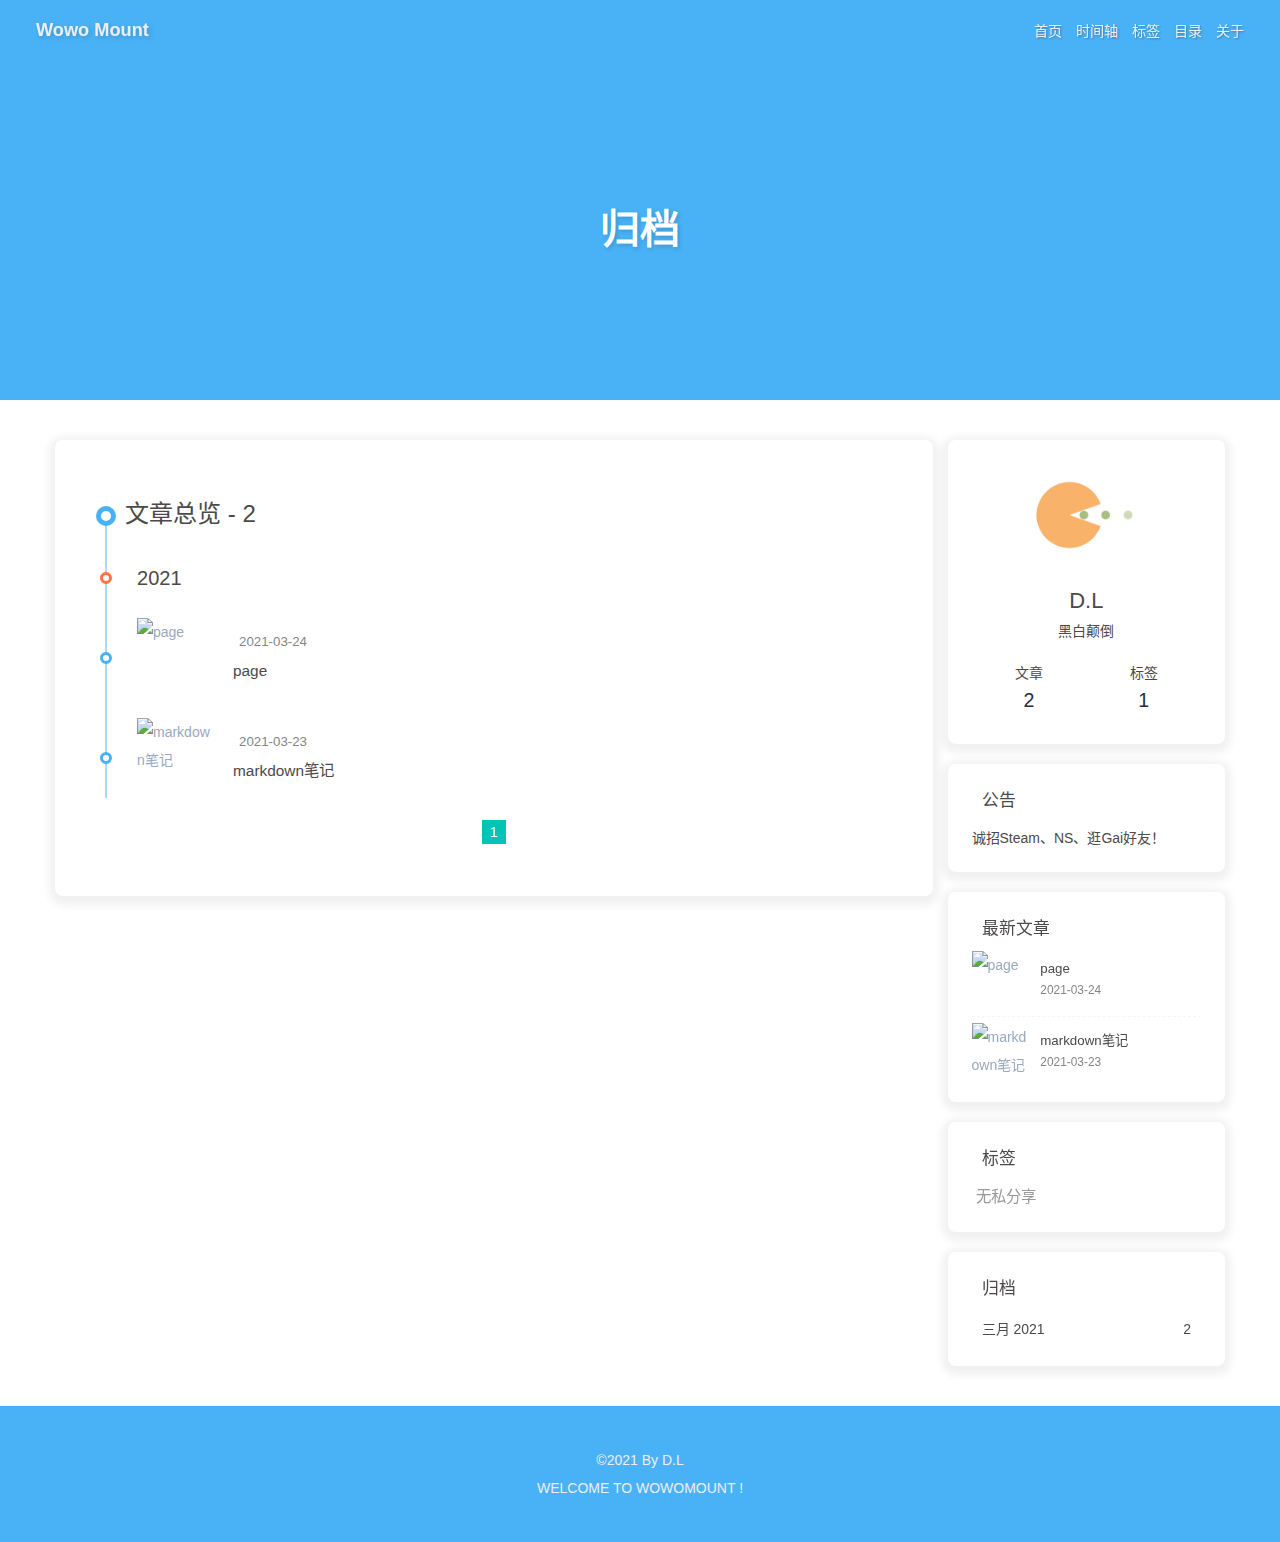
==== commit 95f8727e: "Site updated: 2021-03-24 23:04:06" ====
--- a/archives/index.html
+++ b/archives/index.html
@@ -55,7 +55,7 @@
   isHome: false,
   isHighlightShrink: false,
   isToc: false,
-  postUpdate: '2021-03-24 22:54:02'
+  postUpdate: '2021-03-24 23:04:06'
 }</script><noscript><style type="text/css">
   #nav {
     opacity: 1
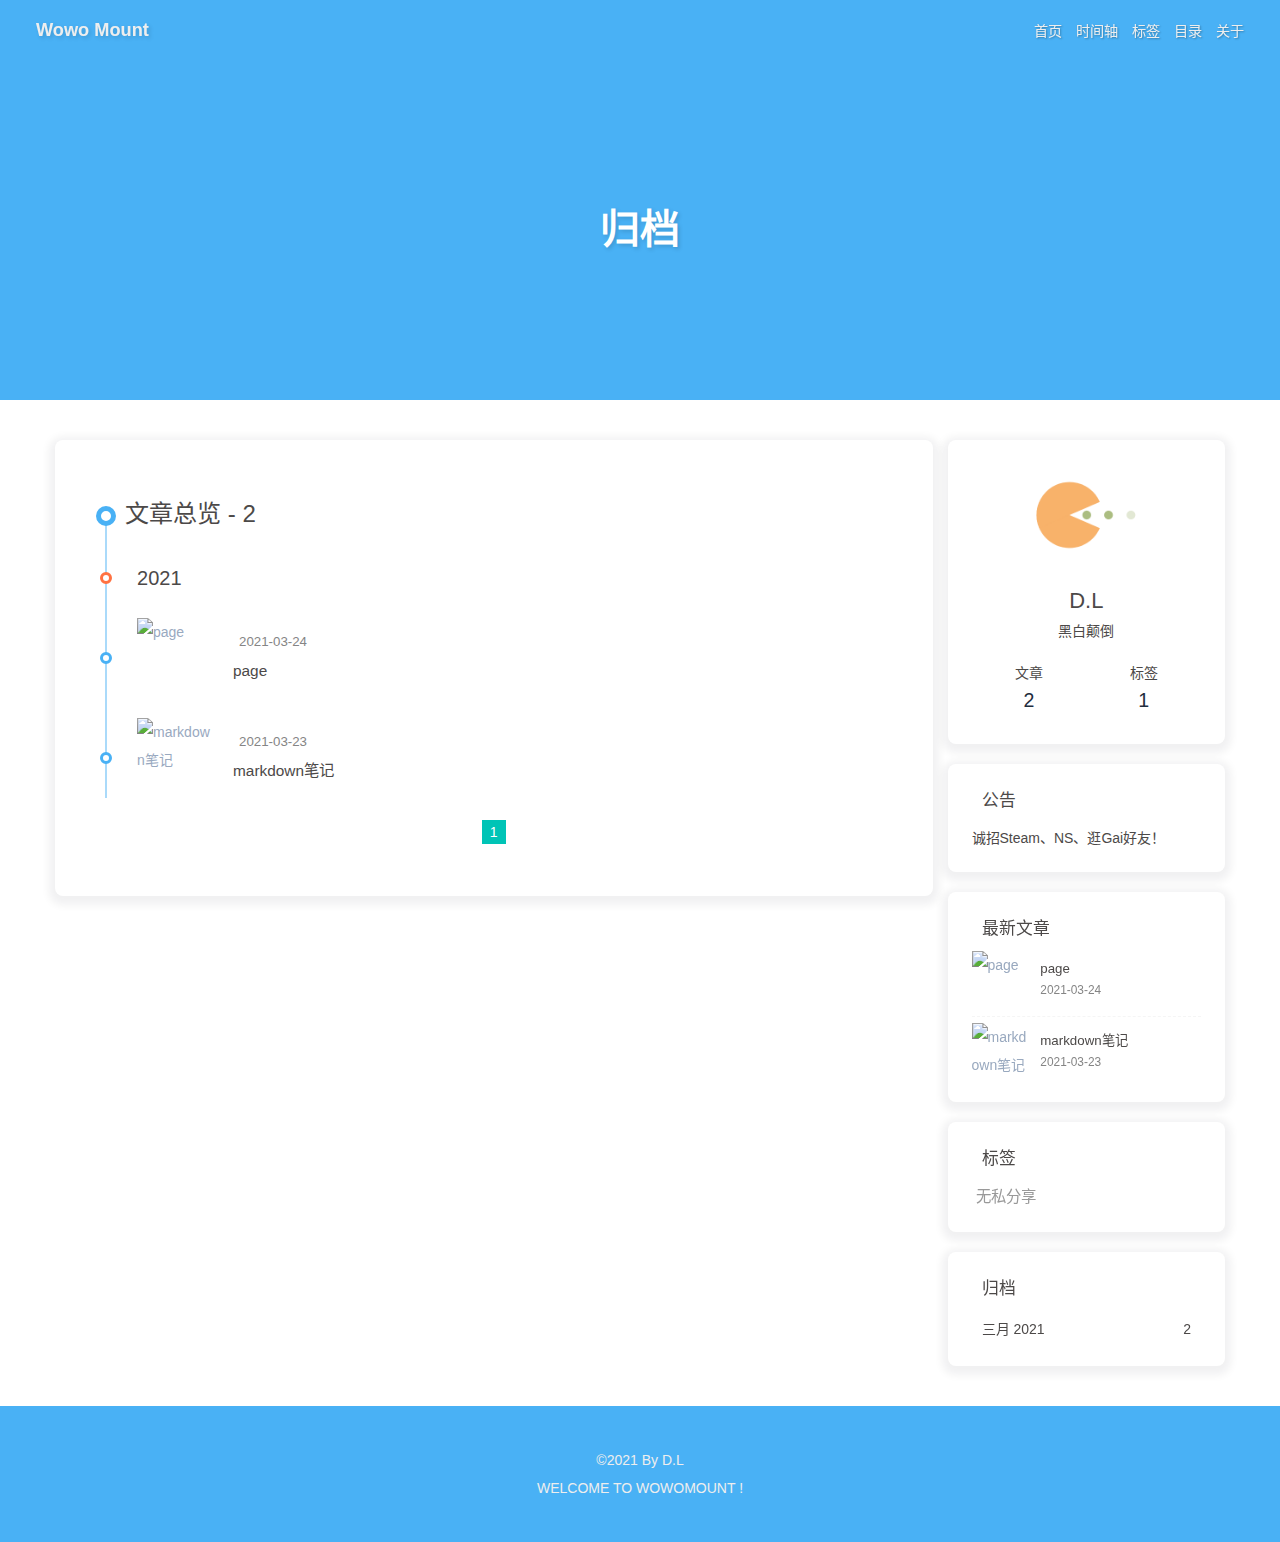
==== commit d15432f9: "Site updated: 2021-03-24 23:21:38" ====
--- a/archives/index.html
+++ b/archives/index.html
@@ -55,7 +55,7 @@
   isHome: false,
   isHighlightShrink: false,
   isToc: false,
-  postUpdate: '2021-03-24 23:04:06'
+  postUpdate: '2021-03-24 23:21:38'
 }</script><noscript><style type="text/css">
   #nav {
     opacity: 1
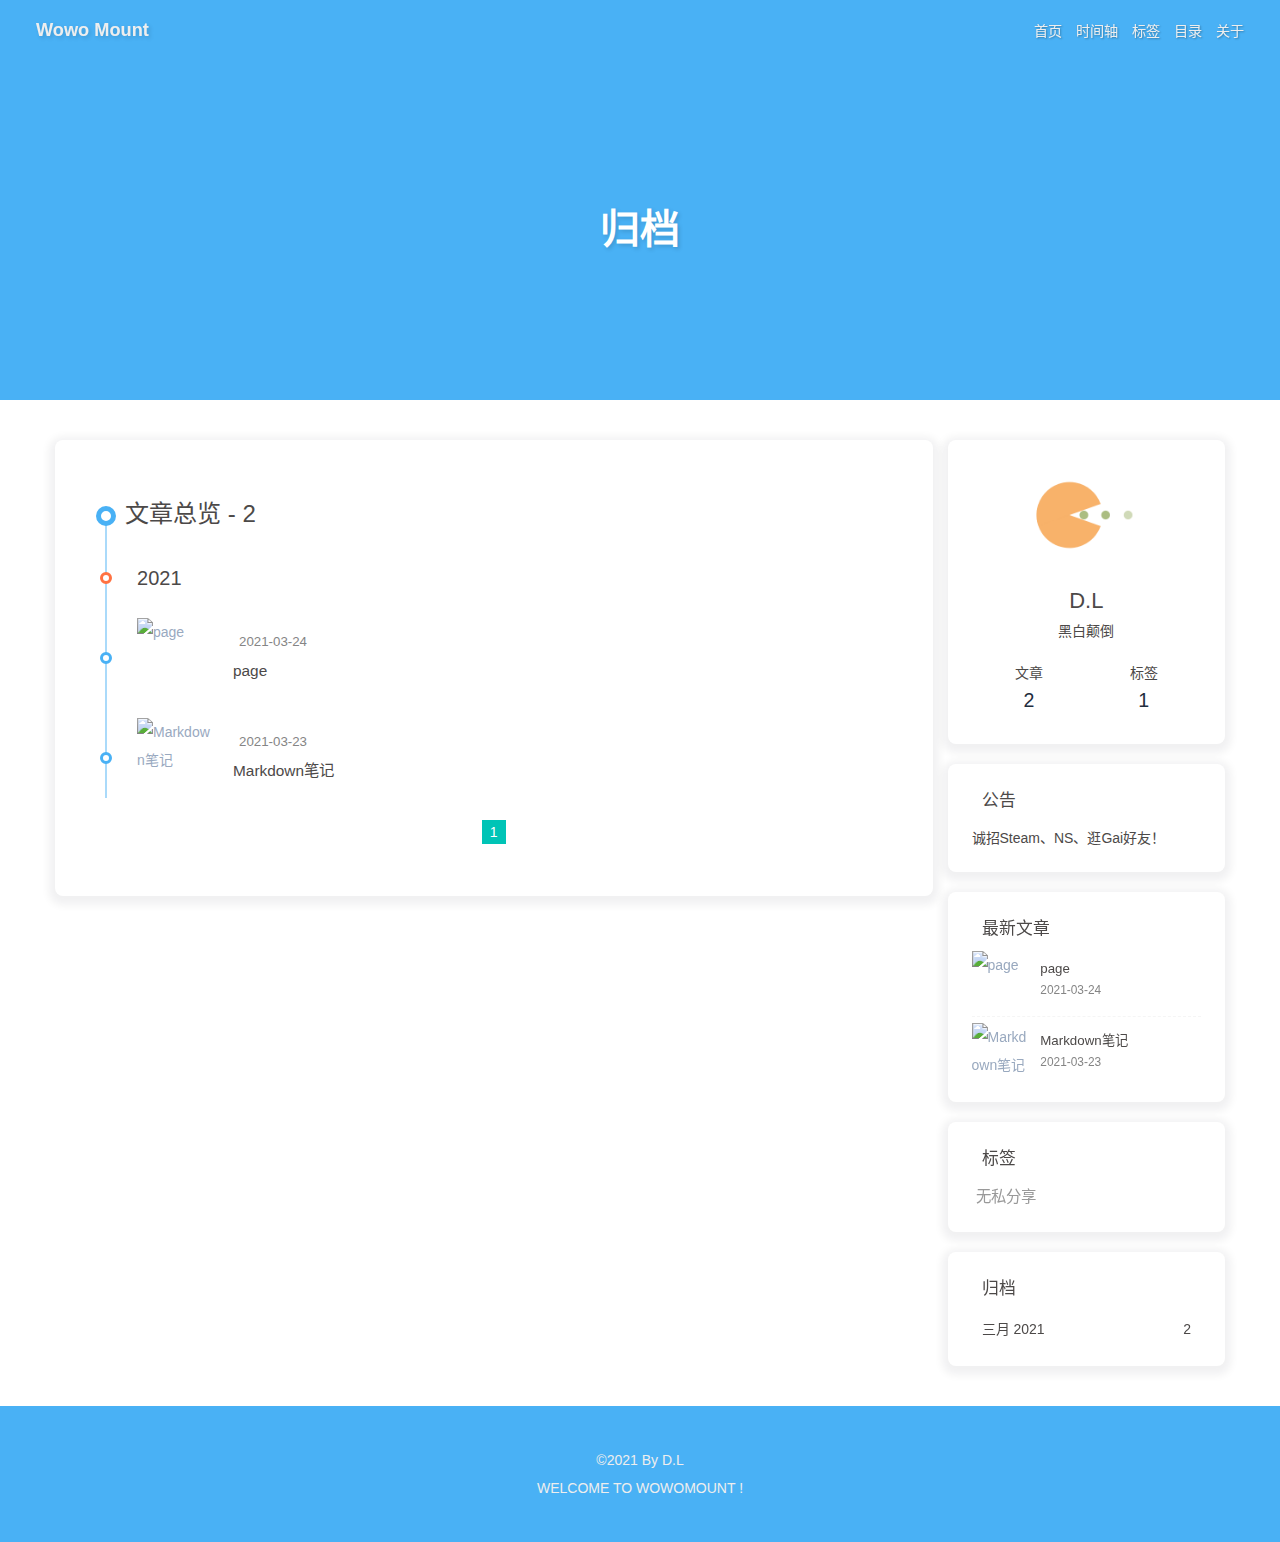
==== commit 175f74be: "Site updated: 2021-03-25 15:34:25" ====
--- a/archives/index.html
+++ b/archives/index.html
@@ -55,7 +55,7 @@
   isHome: false,
   isHighlightShrink: false,
   isToc: false,
-  postUpdate: '2021-03-24 23:21:38'
+  postUpdate: '2021-03-25 15:34:22'
 }</script><noscript><style type="text/css">
   #nav {
     opacity: 1
@@ -137,4 +137,8 @@
           document.documentElement.classList.remove('hide-aside')
         }
       }
-    })(window)</script><meta name="generator" content="Hexo 5.4.0"></head><body><div id="sidebar"><div id="menu-mask"></div><div id="sidebar-menus"><div class="author-avatar"><img class="avatar-img" src="https://cdn.jsdelivr.net/gh/WowoMount/WowoMount.image.io@master/imgavatar.png" onerror="onerror=null;src='/img/friend_404.gif'" alt="avatar"/></div><div class="site-data"><div class="data-item is-center"><div class="data-item-link"><a href="/archives/"><div class="headline">文章</div><div class="length-num">2</div></a></div></div><div class="data-item is-center"><div class="data-item-link"><a href="/tags/"><div class="headline">标签</div><div class="length-num">1</div></a></div></div></div><hr/><div class="menus_items"><div class="menus_item"><a class="site-page" href="/"><i class="fa-fw fas fa-home"></i><span> 首页</span></a></div><div class="menus_item"><a class="site-page" href="/archives/"><i class="fa-fw fas fa-archive"></i><span> 时间轴</span></a></div><div class="menus_item"><a class="site-page" href="/tags/"><i class="fa-fw fas fa-tags"></i><span> 标签</span></a></div><div class="menus_item"><a class="site-page" href="/categories/"><i class="fa-fw fas fa-folder-open"></i><span> 目录</span></a></div><div class="menus_item"><a class="site-page" href="/about/"><i class="fa-fw fas fa-heart"></i><span> 关于</span></a></div></div></div></div><div class="page" id="body-wrap"><header class="not-home-page" id="page-header"><nav id="nav"><span id="blog_name"><a id="site-name" href="/">Wowo Mount</a></span><div id="menus"><div class="menus_items"><div class="menus_item"><a class="site-page" href="/"><i class="fa-fw fas fa-home"></i><span> 首页</span></a></div><div class="menus_item"><a class="site-page" href="/archives/"><i class="fa-fw fas fa-archive"></i><span> 时间轴</span></a></div><div class="menus_item"><a class="site-page" href="/tags/"><i class="fa-fw fas fa-tags"></i><span> 标签</span></a></div><div class="menus_item"><a class="site-page" href="/categories/"><i class="fa-fw fas fa-folder-open"></i><span> 目录</span></a></div><div class="menus_item"><a class="site-page" href="/about/"><i class="fa-fw fas fa-heart"></i><span> 关于</span></a></div></div><div id="toggle-menu"><a class="site-page"><i class="fas fa-bars fa-fw"></i></a></div></div></nav><div id="page-site-info"><h1 id="site-title">归档</h1></div></header><main class="layout" id="content-inner"><div id="archive"><div class="article-sort-title">文章总览 - 2</div><div class="article-sort"><div class="article-sort-item year">2021</div><div class="article-sort-item"><a class="article-sort-item-img" href="/2021/03/24/page/" title="page"><img src="https://cdn.jsdelivr.net/npm/butterfly-extsrc@1/img/default.jpg" alt="page" onerror="this.onerror=null;this.src='/img/404.gif'"></a><div class="article-sort-item-info"><div class="article-sort-item-time"><i class="far fa-calendar-alt"></i><time class="post-meta-date-created" datetime="2021-03-24T14:28:42.000Z" title="发表于 2021-03-24 22:28:42">2021-03-24</time></div><a class="article-sort-item-title" href="/2021/03/24/page/" title="page">page</a></div></div><div class="article-sort-item"><a class="article-sort-item-img" href="/2021/03/23/markdown%E7%AC%94%E8%AE%B0/" title="markdown笔记"><img src="https://cdn.jsdelivr.net/npm/butterfly-extsrc@1/img/default.jpg" alt="markdown笔记" onerror="this.onerror=null;this.src='/img/404.gif'"></a><div class="article-sort-item-info"><div class="article-sort-item-time"><i class="far fa-calendar-alt"></i><time class="post-meta-date-created" datetime="2021-03-22T16:00:00.000Z" title="发表于 2021-03-23 00:00:00">2021-03-23</time></div><a class="article-sort-item-title" href="/2021/03/23/markdown%E7%AC%94%E8%AE%B0/" title="markdown笔记">markdown笔记</a></div></div></div><nav id="pagination"><div class="pagination"><span class="page-number current">1</span></div></nav></div><div class="aside-content" id="aside-content"><div class="card-widget card-info"><div class="card-info-avatar is-center"><img class="avatar-img" src="https://cdn.jsdelivr.net/gh/WowoMount/WowoMount.image.io@master/imgavatar.png" onerror="this.onerror=null;this.src='/img/friend_404.gif'" alt="avatar"/><div class="author-info__name">D.L</div><div class="author-info__description">黑白颠倒</div></div><div class="card-info-data"><div class="card-info-data-item is-center"><a href="/archives/"><div class="headline">文章</div><div class="length-num">2</div></a></div><div class="card-info-data-item is-center"><a href="/tags/"><div class="headline">标签</div><div class="length-num">1</div></a></div></div></div><div class="card-widget card-announcement"><div class="item-headline"><i class="fas fa-bullhorn card-announcement-animation"></i><span>公告</span></div><div class="announcement_content">诚招Steam、NS、逛Gai好友！</div></div><div class="sticky_layout"><div class="card-widget card-recent-post"><div class="item-headline"><i class="fas fa-history"></i><span>最新文章</span></div><div class="aside-list"><div class="aside-list-item"><a class="thumbnail" href="/2021/03/24/page/" title="page"><img src="https://cdn.jsdelivr.net/npm/butterfly-extsrc@1/img/default.jpg" onerror="this.onerror=null;this.src='/img/404.gif'" alt="page"/></a><div class="content"><a class="title" href="/2021/03/24/page/" title="page">page</a><time datetime="2021-03-24T14:28:42.000Z" title="发表于 2021-03-24 22:28:42">2021-03-24</time></div></div><div class="aside-list-item"><a class="thumbnail" href="/2021/03/23/markdown%E7%AC%94%E8%AE%B0/" title="markdown笔记"><img src="https://cdn.jsdelivr.net/npm/butterfly-extsrc@1/img/default.jpg" onerror="this.onerror=null;this.src='/img/404.gif'" alt="markdown笔记"/></a><div class="content"><a class="title" href="/2021/03/23/markdown%E7%AC%94%E8%AE%B0/" title="markdown笔记">markdown笔记</a><time datetime="2021-03-22T16:00:00.000Z" title="发表于 2021-03-23 00:00:00">2021-03-23</time></div></div></div></div><div class="card-widget card-tags"><div class="item-headline"><i class="fas fa-tags"></i><span>标签</span></div><div class="card-tag-cloud"><a href="/tags/%E6%97%A0%E7%A7%81%E5%88%86%E4%BA%AB/" style="font-size: 1.1em; color: #999">无私分享</a></div></div><div class="card-widget card-archives"><div class="item-headline"><i class="fas fa-archive"></i><span>归档</span></div><ul class="card-archive-list"><li class="card-archive-list-item"><a class="card-archive-list-link" href="/archives/2021/03/"><span class="card-archive-list-date">三月 2021</span><span class="card-archive-list-count">2</span></a></li></ul></div></div></div></main><footer id="footer"><div id="footer-wrap"><div class="copyright">&copy;2021 By D.L</div><div class="footer_custom_text">WELCOME TO WOWOMOUNT !</div></div></footer></div><div id="rightside"><div id="rightside-config-hide"><button id="darkmode" type="button" title="浅色和深色模式转换"><i class="fas fa-adjust"></i></button><button id="hide-aside-btn" type="button" title="单栏和双栏切换"><i class="fas fa-arrows-alt-h"></i></button></div><div id="rightside-config-show"><button id="rightside_config" type="button" title="设置"><i class="fas fa-cog fa-spin"></i></button><button id="go-up" type="button" title="回到顶部"><i class="fas fa-arrow-up"></i></button></div></div><div><script src="/js/utils.js"></script><script src="/js/main.js"></script><div class="js-pjax"></div><canvas class="fireworks" mobile="false"></canvas><script src="https://cdn.jsdelivr.net/npm/butterfly-extsrc@1/dist/fireworks.min.js"></script><script async data-pjax src="//busuanzi.ibruce.info/busuanzi/2.3/busuanzi.pure.mini.js"></script></div></body></html>+    })(window)</script><meta name="generator" content="Hexo 5.4.0"></head><body><div id="sidebar"><div id="menu-mask"></div><div id="sidebar-menus"><div class="author-avatar"><img class="avatar-img" src="https://cdn.jsdelivr.net/gh/WowoMount/WowoMount.image.io@master/imgavatar.png" onerror="onerror=null;src='/img/friend_404.gif'" alt="avatar"/></div><div class="site-data"><div class="data-item is-center"><div class="data-item-link"><a href="/archives/"><div class="headline">文章</div><div class="length-num">2</div></a></div></div><div class="data-item is-center"><div class="data-item-link"><a href="/tags/"><div class="headline">标签</div><div class="length-num">1</div></a></div></div></div><hr/><div class="menus_items"><div class="menus_item"><a class="site-page" href="/"><i class="fa-fw fas fa-home"></i><span> 首页</span></a></div><div class="menus_item"><a class="site-page" href="/archives/"><i class="fa-fw fas fa-archive"></i><span> 时间轴</span></a></div><div class="menus_item"><a class="site-page" href="/tags/"><i class="fa-fw fas fa-tags"></i><span> 标签</span></a></div><div class="menus_item"><a class="site-page" href="/categories/"><i class="fa-fw fas fa-folder-open"></i><span> 目录</span></a></div><div class="menus_item"><a class="site-page" href="/about/"><i class="fa-fw fas fa-heart"></i><span> 关于</span></a></div></div></div></div><div class="page" id="body-wrap"><header class="not-home-page" id="page-header" style="background-image: url('https://cdn.jsdelivr.net/gh/WowoMount/WowoMount.image.io@master/img3.png')"><nav id="nav"><span id="blog_name"><a id="site-name" href="/">Wowo Mount</a></span><div id="menus"><div class="menus_items"><div class="menus_item"><a class="site-page" href="/"><i class="fa-fw fas fa-home"></i><span> 首页</span></a></div><div class="menus_item"><a class="site-page" href="/archives/"><i class="fa-fw fas fa-archive"></i><span> 时间轴</span></a></div><div class="menus_item"><a class="site-page" href="/tags/"><i class="fa-fw fas fa-tags"></i><span> 标签</span></a></div><div class="menus_item"><a class="site-page" href="/categories/"><i class="fa-fw fas fa-folder-open"></i><span> 目录</span></a></div><div class="menus_item"><a class="site-page" href="/about/"><i class="fa-fw fas fa-heart"></i><span> 关于</span></a></div></div><div id="toggle-menu"><a class="site-page"><i class="fas fa-bars fa-fw"></i></a></div></div></nav><div id="page-site-info"><h1 id="site-title">归档</h1></div></header><main class="layout" id="content-inner"><div id="archive"><div class="article-sort-title">文章总览 - 2</div><div class="article-sort"><div class="article-sort-item year">2021</div><div class="article-sort-item"><a class="article-sort-item-img" href="/2021/03/24/page/" title="page"><img src="https://cdn.jsdelivr.net/gh/WowoMount/WowoMount.image.io@master/img21.jpg" alt="page" onerror="this.onerror=null;this.src='/img/404.gif'"></a><div class="article-sort-item-info"><div class="article-sort-item-time"><i class="far fa-calendar-alt"></i><time class="post-meta-date-created" datetime="2021-03-24T14:28:42.000Z" title="发表于 2021-03-24 22:28:42">2021-03-24</time></div><a class="article-sort-item-title" href="/2021/03/24/page/" title="page">page</a></div></div><div class="article-sort-item"><a class="article-sort-item-img" href="/2021/03/23/Markdown%E7%AC%94%E8%AE%B0/" title="Markdown笔记"><img src="https://cdn.jsdelivr.net/gh/WowoMount/WowoMount.image.io@master/img13.jpg" alt="Markdown笔记" onerror="this.onerror=null;this.src='/img/404.gif'"></a><div class="article-sort-item-info"><div class="article-sort-item-time"><i class="far fa-calendar-alt"></i><time class="post-meta-date-created" datetime="2021-03-22T16:00:00.000Z" title="发表于 2021-03-23 00:00:00">2021-03-23</time></div><a class="article-sort-item-title" href="/2021/03/23/Markdown%E7%AC%94%E8%AE%B0/" title="Markdown笔记">Markdown笔记</a></div></div></div><nav id="pagination"><div class="pagination"><span class="page-number current">1</span></div></nav></div><div class="aside-content" id="aside-content"><div class="card-widget card-info"><div class="card-info-avatar is-center"><img class="avatar-img" src="https://cdn.jsdelivr.net/gh/WowoMount/WowoMount.image.io@master/imgavatar.png" onerror="this.onerror=null;this.src='/img/friend_404.gif'" alt="avatar"/><div class="author-info__name">D.L</div><div class="author-info__description">黑白颠倒</div></div><div class="card-info-data"><div class="card-info-data-item is-center"><a href="/archives/"><div class="headline">文章</div><div class="length-num">2</div></a></div><div class="card-info-data-item is-center"><a href="/tags/"><div class="headline">标签</div><div class="length-num">1</div></a></div></div></div><div class="card-widget card-announcement"><div class="item-headline"><i class="fas fa-bullhorn card-announcement-animation"></i><span>公告</span></div><div class="announcement_content">诚招Steam、NS、逛Gai好友！</div></div><div class="sticky_layout"><div class="card-widget card-recent-post"><div class="item-headline"><i class="fas fa-history"></i><span>最新文章</span></div><div class="aside-list"><div class="aside-list-item"><a class="thumbnail" href="/2021/03/24/page/" title="page"><img src="https://cdn.jsdelivr.net/gh/WowoMount/WowoMount.image.io@master/img21.jpg" onerror="this.onerror=null;this.src='/img/404.gif'" alt="page"/></a><div class="content"><a class="title" href="/2021/03/24/page/" title="page">page</a><time datetime="2021-03-24T14:28:42.000Z" title="发表于 2021-03-24 22:28:42">2021-03-24</time></div></div><div class="aside-list-item"><a class="thumbnail" href="/2021/03/23/Markdown%E7%AC%94%E8%AE%B0/" title="Markdown笔记"><img src="https://cdn.jsdelivr.net/gh/WowoMount/WowoMount.image.io@master/img13.jpg" onerror="this.onerror=null;this.src='/img/404.gif'" alt="Markdown笔记"/></a><div class="content"><a class="title" href="/2021/03/23/Markdown%E7%AC%94%E8%AE%B0/" title="Markdown笔记">Markdown笔记</a><time datetime="2021-03-22T16:00:00.000Z" title="发表于 2021-03-23 00:00:00">2021-03-23</time></div></div></div></div><div class="card-widget card-tags"><div class="item-headline"><i class="fas fa-tags"></i><span>标签</span></div><div class="card-tag-cloud"><a href="/tags/%E6%97%A0%E7%A7%81%E5%88%86%E4%BA%AB/" style="font-size: 1.1em; color: #999">无私分享</a></div></div><div class="card-widget card-archives"><div class="item-headline"><i class="fas fa-archive"></i><span>归档</span></div><ul class="card-archive-list"><li class="card-archive-list-item"><a class="card-archive-list-link" href="/archives/2021/03/"><span class="card-archive-list-date">三月 2021</span><span class="card-archive-list-count">2</span></a></li></ul></div></div></div></main><footer id="footer"><div id="footer-wrap"><div class="copyright">&copy;2021 By D.L</div><div class="footer_custom_text">WELCOME TO WOWOMOUNT !</div></div></footer></div><div id="rightside"><div id="rightside-config-hide"><button id="darkmode" type="button" title="浅色和深色模式转换"><i class="fas fa-adjust"></i></button><button id="hide-aside-btn" type="button" title="单栏和双栏切换"><i class="fas fa-arrows-alt-h"></i></button></div><div id="rightside-config-show"><button id="rightside_config" type="button" title="设置"><i class="fas fa-cog fa-spin"></i></button><button id="go-up" type="button" title="回到顶部"><i class="fas fa-arrow-up"></i></button></div></div><div><script src="/js/utils.js"></script><script src="/js/main.js"></script><div class="js-pjax"></div><canvas class="fireworks" mobile="false"></canvas><script src="https://cdn.jsdelivr.net/npm/butterfly-extsrc@1/dist/fireworks.min.js"></script><script src="https://cdn.jsdelivr.net/npm/butterfly-extsrc@1/dist/activate-power-mode.min.js"></script><script>POWERMODE.colorful = true;
+POWERMODE.shake = true;
+POWERMODE.mobile = false;
+document.body.addEventListener('input', POWERMODE);
+</script><script async data-pjax src="//busuanzi.ibruce.info/busuanzi/2.3/busuanzi.pure.mini.js"></script></div></body></html>